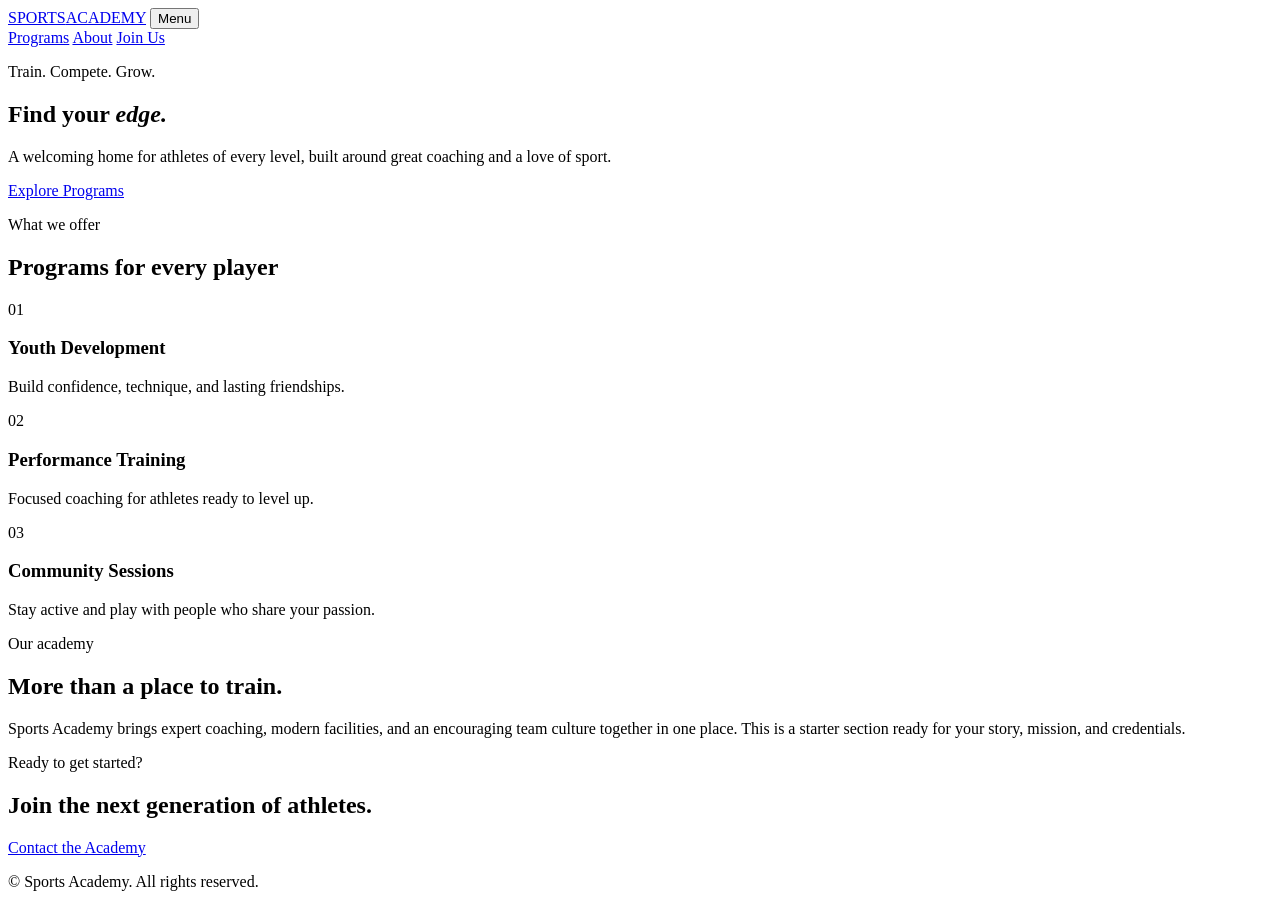
==== index.html @ 055bbb8c "Add files via upload" ====
<!doctype html>
<html lang="en">
  <head>
    <meta charset="UTF-8" />
    <meta name="viewport" content="width=device-width, initial-scale=1.0" />
    <meta name="description" content="Sports Academy — training, coaching, and community." />
    <title>Sports Academy</title>
    <link rel="preconnect" href="https://fonts.googleapis.com" />
    <link rel="preconnect" href="https://fonts.gstatic.com" crossorigin />
    <link href="https://fonts.googleapis.com/css2?family=Barlow+Condensed:wght@600;700&family=Inter:wght@400;500;600;700&display=swap" rel="stylesheet" />
    <link rel="stylesheet" href="assets/css/styles.css" />
  </head>
  <body>
    <header class="site-header">
      <a class="brand" href="#top" aria-label="Sports Academy home">SPORTS<span>ACADEMY</span></a>
      <button class="menu-button" type="button" aria-expanded="false" aria-controls="main-navigation">Menu</button>
      <nav id="main-navigation" class="main-navigation" aria-label="Main navigation">
        <a href="#programs">Programs</a>
        <a href="#about">About</a>
        <a href="#contact" class="button button--small">Join Us</a>
      </nav>
    </header>

    <main id="top">
      <section class="hero">
        <div class="hero__content">
          <p class="eyebrow">Train. Compete. Grow.</p>
          <h1>Find your <em>edge.</em></h1>
          <p class="hero__copy">A welcoming home for athletes of every level, built around great coaching and a love of sport.</p>
          <a class="button" href="#programs">Explore Programs</a>
        </div>
      </section>

      <section id="programs" class="section">
        <div class="section-heading">
          <p class="eyebrow">What we offer</p>
          <h2>Programs for every player</h2>
        </div>
        <div class="program-grid">
          <article class="program-card"><span>01</span><h3>Youth Development</h3><p>Build confidence, technique, and lasting friendships.</p></article>
          <article class="program-card"><span>02</span><h3>Performance Training</h3><p>Focused coaching for athletes ready to level up.</p></article>
          <article class="program-card"><span>03</span><h3>Community Sessions</h3><p>Stay active and play with people who share your passion.</p></article>
        </div>
      </section>

      <section id="about" class="section section--dark">
        <div class="split-content">
          <div><p class="eyebrow">Our academy</p><h2>More than a place to train.</h2></div>
          <p>Sports Academy brings expert coaching, modern facilities, and an encouraging team culture together in one place. This is a starter section ready for your story, mission, and credentials.</p>
        </div>
      </section>

      <section id="contact" class="section callout">
        <p class="eyebrow">Ready to get started?</p>
        <h2>Join the next generation of athletes.</h2>
        <a class="button button--light" href="mailto:hello@sportsacademy.example">Contact the Academy</a>
      </section>
    </main>

    <footer class="site-footer"><p>© <span id="current-year"></span> Sports Academy. All rights reserved.</p></footer>
    <script src="assets/js/main.js"></script>
  </body>
</html>
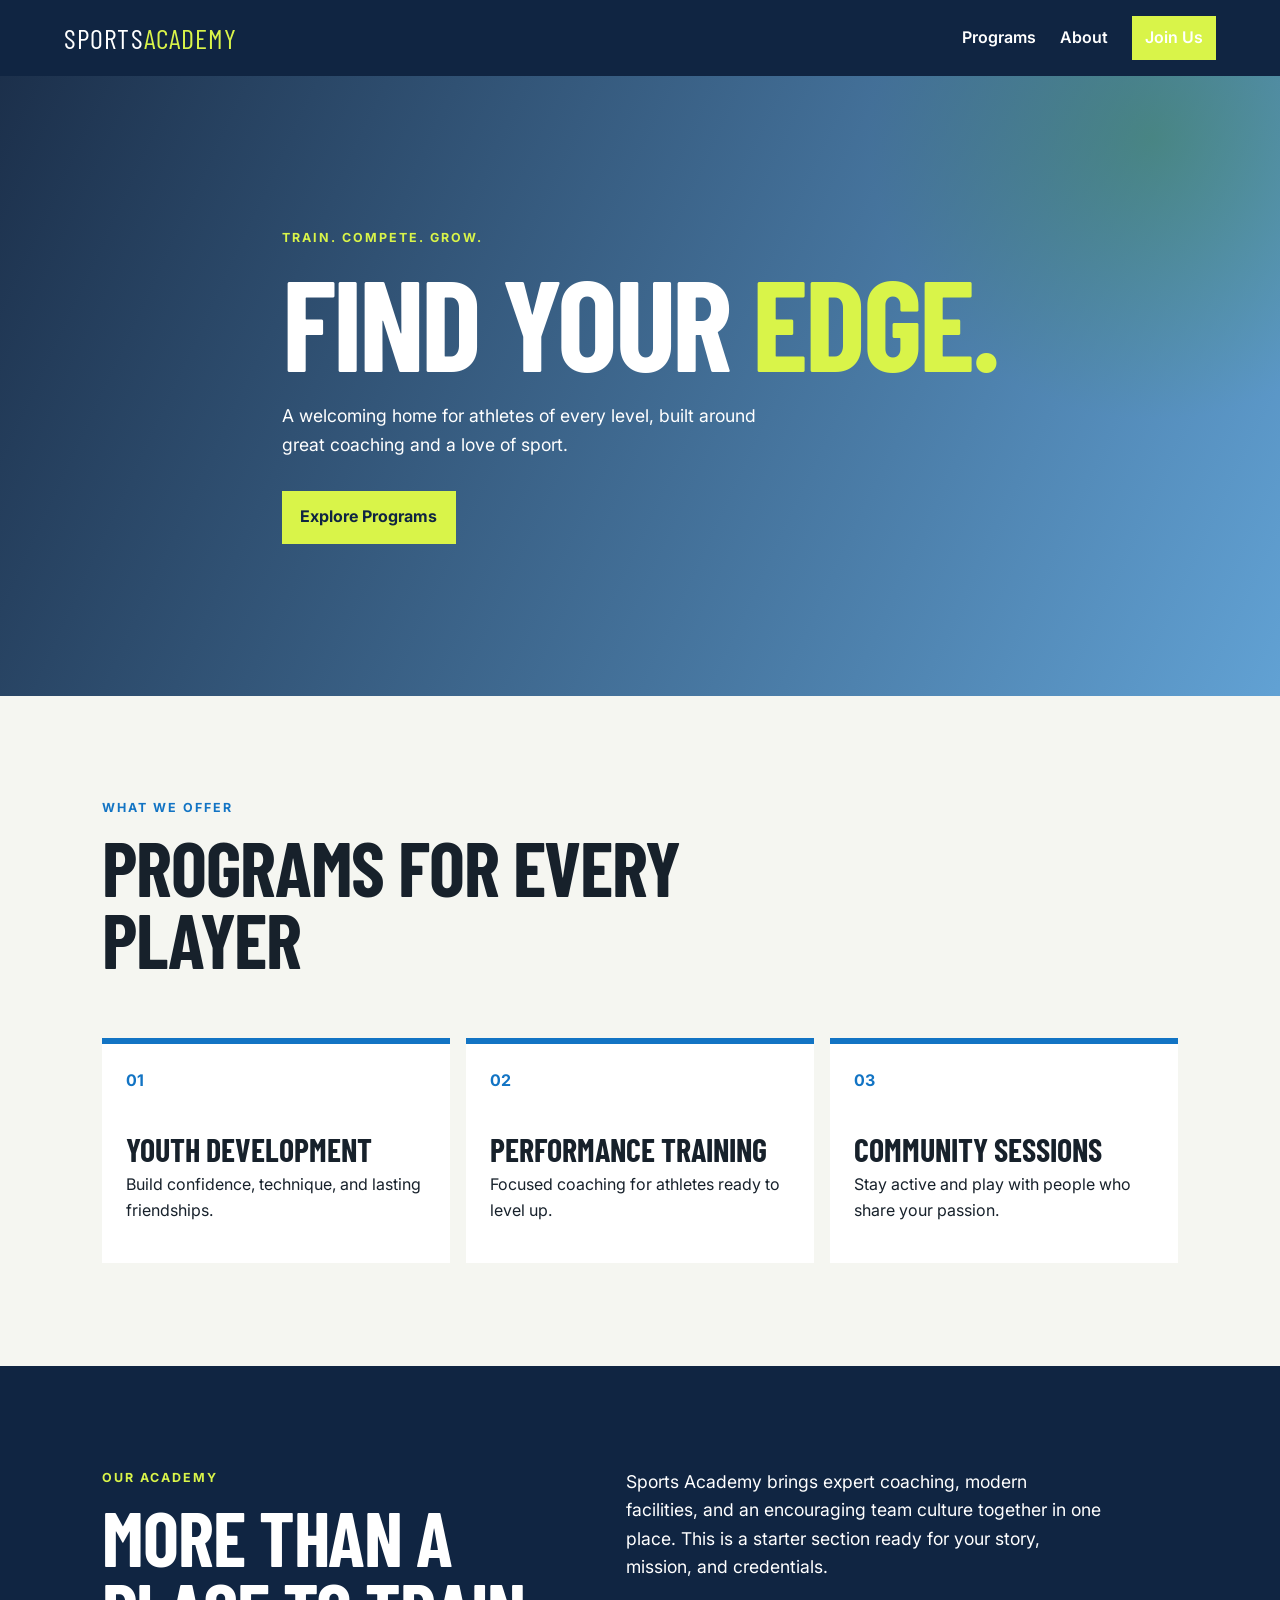
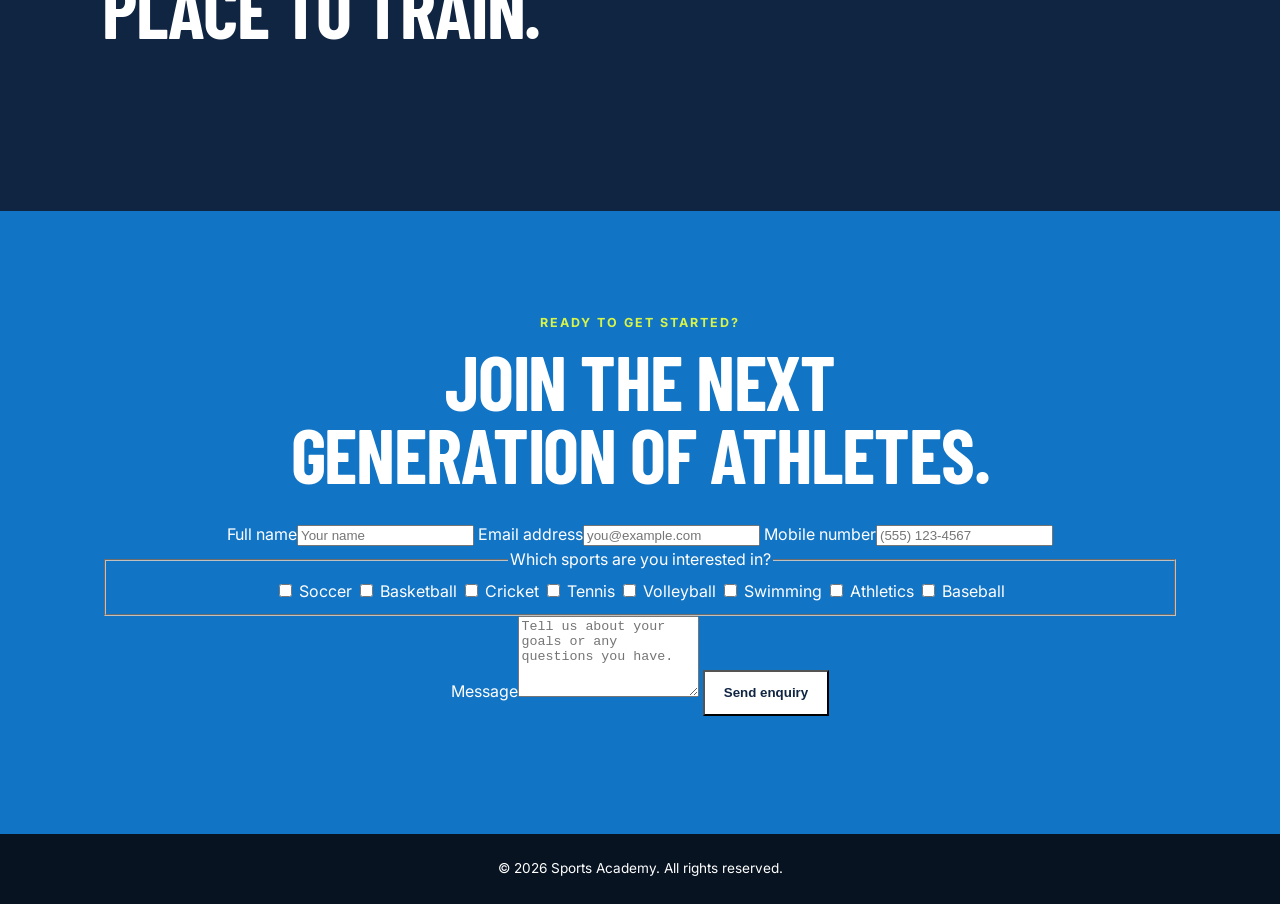
==== commit 96163adf: "Add contact form to index.html" ====
--- a/index.html
+++ b/index.html
@@ -53,7 +53,29 @@
       <section id="contact" class="section callout">
         <p class="eyebrow">Ready to get started?</p>
         <h2>Join the next generation of athletes.</h2>
-        <a class="button button--light" href="mailto:hello@sportsacademy.example">Contact the Academy</a>
+        <form class="contact-form" id="contact-form">
+          <div class="form-grid">
+            <label>Full name<input name="name" type="text" autocomplete="name" placeholder="Your name" required /></label>
+            <label>Email address<input name="email" type="email" autocomplete="email" placeholder="you@example.com" required /></label>
+            <label>Mobile number<input name="mobile" type="tel" autocomplete="tel" placeholder="(555) 123-4567" required /></label>
+          </div>
+          <fieldset>
+            <legend>Which sports are you interested in?</legend>
+            <div class="sport-options">
+              <label><input name="sports" type="checkbox" value="Soccer" /> Soccer</label>
+              <label><input name="sports" type="checkbox" value="Basketball" /> Basketball</label>
+              <label><input name="sports" type="checkbox" value="Cricket" /> Cricket</label>
+              <label><input name="sports" type="checkbox" value="Tennis" /> Tennis</label>
+              <label><input name="sports" type="checkbox" value="Volleyball" /> Volleyball</label>
+              <label><input name="sports" type="checkbox" value="Swimming" /> Swimming</label>
+              <label><input name="sports" type="checkbox" value="Athletics" /> Athletics</label>
+              <label><input name="sports" type="checkbox" value="Baseball" /> Baseball</label>
+            </div>
+          </fieldset>
+          <label>Message<textarea name="message" rows="5" placeholder="Tell us about your goals or any questions you have."></textarea></label>
+          <button class="button button--light" type="submit">Send enquiry</button>
+          <p id="form-status" class="form-status" aria-live="polite"></p>
+        </form>
       </section>
     </main>
 
--- a/assets/css/styles.css
+++ b/assets/css/styles.css
@@ -0,0 +1,16 @@
+:root { --navy: #102542; --blue: #1274c4; --lime: #d9f449; --paper: #f5f6f1; --ink: #17212b; --white: #fff; }
+* { box-sizing: border-box; }
+html { scroll-behavior: smooth; }
+body { margin: 0; color: var(--ink); background: var(--paper); font-family: Inter, Arial, sans-serif; line-height: 1.6; }
+h1, h2, h3, p { margin-top: 0; }
+h1, h2, h3, .brand { font-family: "Barlow Condensed", Impact, sans-serif; text-transform: uppercase; line-height: .95; }
+.site-header { min-height: 76px; display: flex; align-items: center; justify-content: space-between; padding: 1rem clamp(1.25rem, 5vw, 5rem); background: var(--navy); color: var(--white); }
+.brand { color: inherit; font-size: 1.75rem; letter-spacing: .04em; text-decoration: none; } .brand span { color: var(--lime); }
+.main-navigation { display: flex; align-items: center; gap: 1.5rem; } .main-navigation a { color: inherit; text-decoration: none; font-weight: 600; }
+.menu-button { display: none; color: var(--white); background: transparent; border: 1px solid currentColor; padding: .45rem .65rem; font: inherit; }
+.hero { min-height: 620px; display: grid; place-items: center; padding: 5rem clamp(1.25rem, 10vw, 10rem); color: var(--white); background: linear-gradient(115deg, rgba(16, 37, 66, .95), rgba(18, 116, 196, .65)), radial-gradient(circle at 90% 10%, var(--lime), transparent 22%); }
+.hero__content { max-width: 720px; } .eyebrow { color: var(--blue); font-size: .78rem; font-weight: 700; letter-spacing: .16em; text-transform: uppercase; } .hero .eyebrow, .callout .eyebrow { color: var(--lime); }
+h1 { margin-bottom: 1.25rem; font-size: clamp(4rem, 11vw, 8rem); letter-spacing: -.025em; } h1 em { color: var(--lime); font-style: normal; } h2 { font-size: clamp(2.75rem, 6vw, 4.75rem); letter-spacing: -.015em; }
+.hero__copy { max-width: 520px; margin-bottom: 2rem; font-size: 1.1rem; }.button { display: inline-block; padding: .85rem 1.15rem; background: var(--lime); color: var(--navy); font-weight: 700; text-decoration: none; }.button--small { padding: .55rem .8rem; }.button--light { background: var(--white); }
+.section { padding: clamp(4rem, 8vw, 7rem) clamp(1.25rem, 8vw, 8rem); }.section-heading { max-width: 680px; margin-bottom: 3rem; }.program-grid { display: grid; grid-template-columns: repeat(3, 1fr); gap: 1rem; }.program-card { min-height: 220px; padding: 1.5rem; background: var(--white); border-top: 6px solid var(--blue); }.program-card span { color: var(--blue); font-weight: 700; }.program-card h3 { margin: 2.5rem 0 .5rem; font-size: 2rem; }.section--dark { background: var(--navy); color: var(--white); }.section--dark .eyebrow { color: var(--lime); }.split-content { display: grid; grid-template-columns: 1fr 1fr; gap: 3rem; max-width: 1000px; }.split-content > p { max-width: 480px; font-size: 1.1rem; }.callout { background: var(--blue); color: var(--white); text-align: center; }.callout h2 { max-width: 700px; margin: 0 auto 2rem; }.site-footer { padding: 1.5rem; color: var(--white); background: #071321; text-align: center; font-size: .85rem; }.site-footer p { margin: 0; }
+@media (max-width: 700px) { .menu-button { display: block; }.main-navigation { display: none; position: absolute; top: 76px; left: 0; right: 0; flex-direction: column; align-items: stretch; padding: 1rem 1.25rem 1.5rem; background: var(--navy); }.main-navigation.is-open { display: flex; }.program-grid, .split-content { grid-template-columns: 1fr; }.hero { min-height: 540px; } }
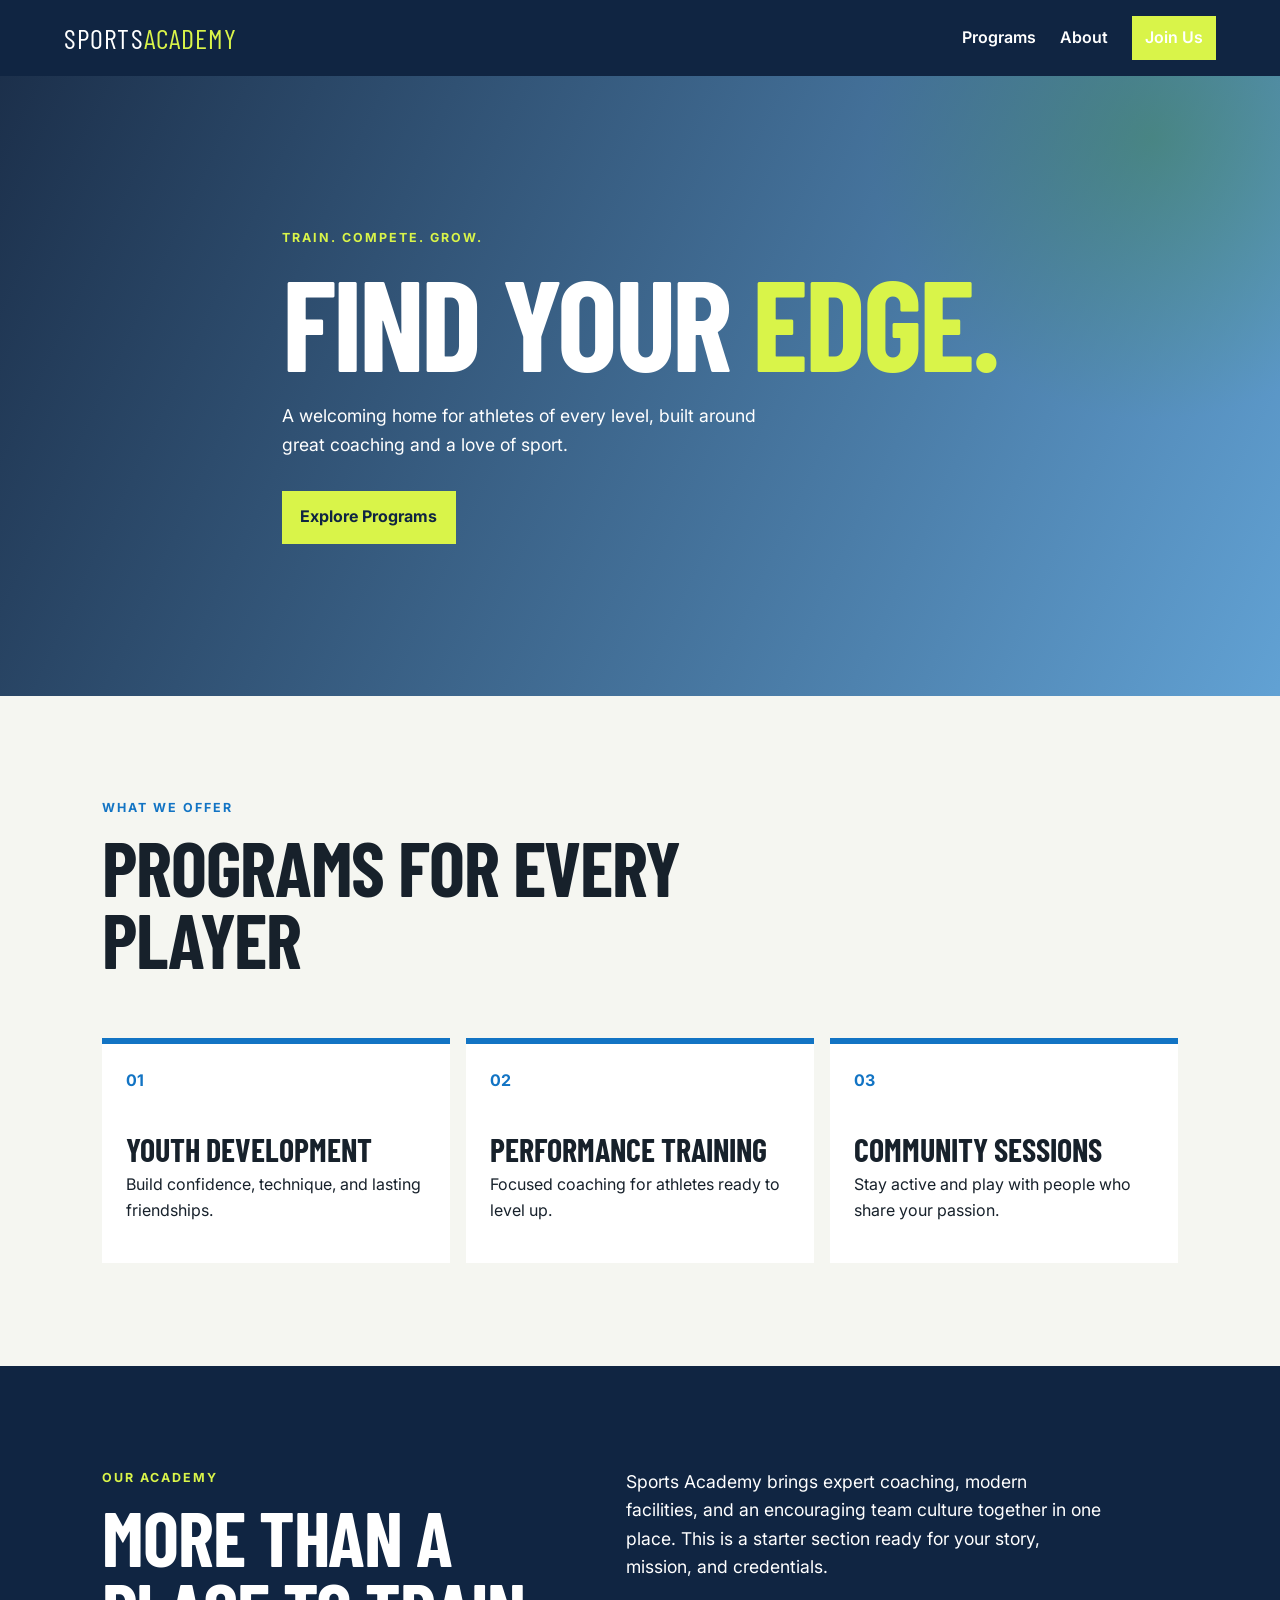
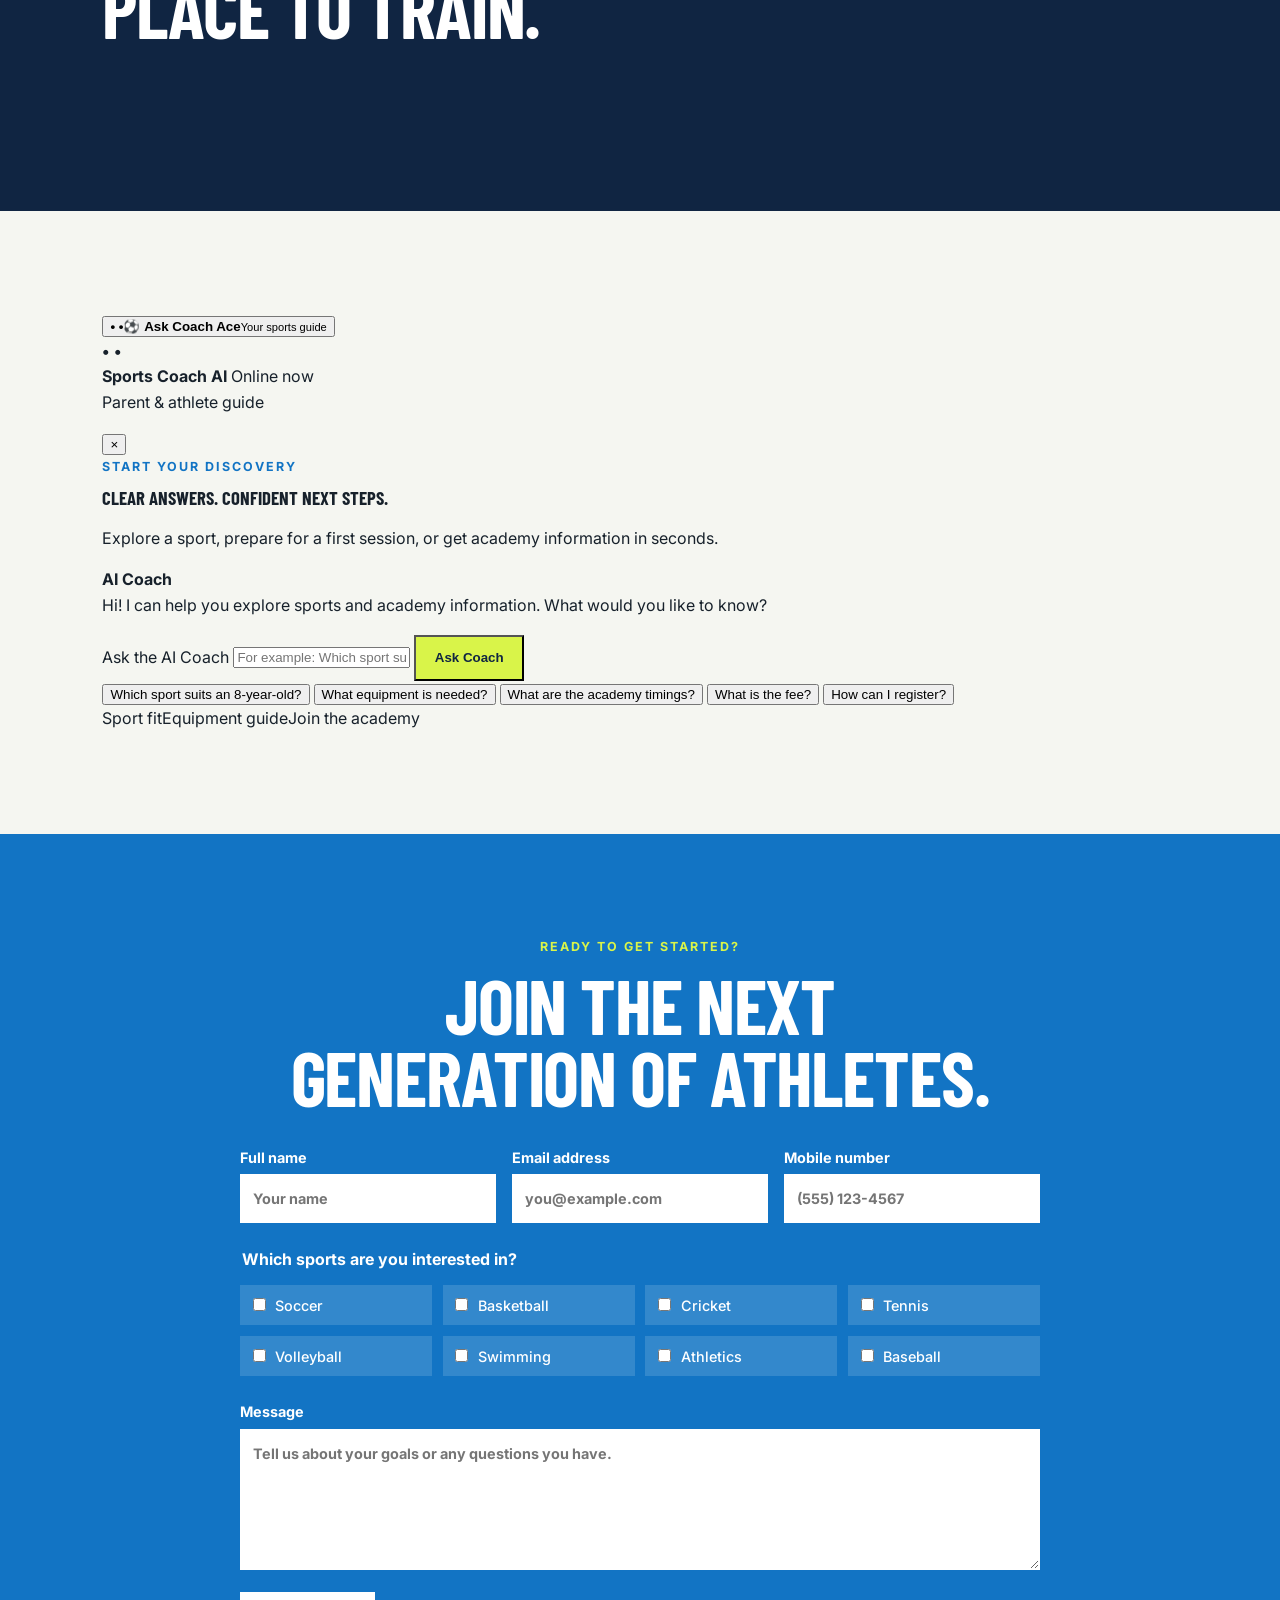
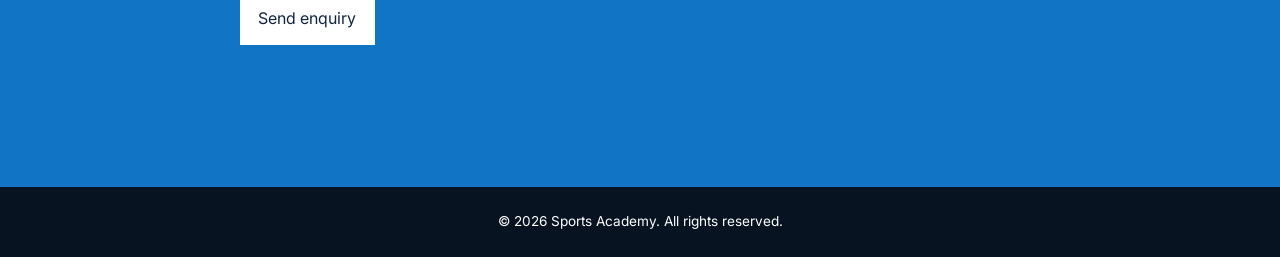
==== commit 7b477a96: "Add coach section with AI assistant functionality" ====
--- a/index.html
+++ b/index.html
@@ -50,6 +50,42 @@
         </div>
       </section>
 
+      <section id="coach" class="section coach-section">
+        <button id="coach-launcher" class="coach-launcher" type="button" aria-expanded="false" aria-controls="coach-assistant">
+          <span class="mascot mascot--large" aria-hidden="true"><span class="mascot-cap"></span><span class="mascot-face"><b>• •</b></span><span class="mascot-ball">⚽</span></span>
+          <span><strong>Ask Coach Ace</strong><small>Your sports guide</small></span>
+        </button>
+        <div id="coach-assistant" class="coach-assistant" aria-hidden="true">
+          <div class="coach-topbar">
+            <span class="mascot" aria-hidden="true"><span class="mascot-cap"></span><span class="mascot-face"><b>• •</b></span></span>
+            <div><strong>Sports Coach AI</strong><span><i></i> Online now</span></div>
+            <p>Parent & athlete guide</p>
+            <button id="coach-close" class="coach-close" type="button" aria-label="Close Coach Ace">×</button>
+          </div>
+          <div class="coach-intro">
+            <p class="eyebrow">Start your discovery</p>
+            <h3>Clear answers. Confident next steps.</h3>
+            <p>Explore a sport, prepare for a first session, or get academy information in seconds.</p>
+          </div>
+          <div id="chat-messages" class="chat-messages" aria-live="polite">
+            <article class="chat-message chat-message--assistant"><strong>AI Coach</strong><p>Hi! I can help you explore sports and academy information. What would you like to know?</p></article>
+          </div>
+          <form id="coach-form" class="coach-form">
+            <label class="sr-only" for="coach-question">Ask the AI Coach</label>
+            <input id="coach-question" name="question" type="text" placeholder="For example: Which sport suits an 8-year-old?" required />
+            <button class="button" type="submit">Ask Coach</button>
+          </form>
+          <div class="quick-questions" aria-label="Suggested questions">
+            <button type="button">Which sport suits an 8-year-old?</button>
+            <button type="button">What equipment is needed?</button>
+            <button type="button">What are the academy timings?</button>
+            <button type="button">What is the fee?</button>
+            <button type="button">How can I register?</button>
+          </div>
+          <div class="coach-footer"><span>Sport fit</span><span>Equipment guide</span><span>Join the academy</span></div>
+        </div>
+      </section>
+
       <section id="contact" class="section callout">
         <p class="eyebrow">Ready to get started?</p>
         <h2>Join the next generation of athletes.</h2>
@@ -80,6 +116,7 @@
     </main>
 
     <footer class="site-footer"><p>© <span id="current-year"></span> Sports Academy. All rights reserved.</p></footer>
+    <script src="assets/js/academy-config.js"></script>
     <script src="assets/js/main.js"></script>
   </body>
 </html>
--- a/assets/css/styles.css
+++ b/assets/css/styles.css
@@ -12,5 +12,5 @@
 .hero__content { max-width: 720px; } .eyebrow { color: var(--blue); font-size: .78rem; font-weight: 700; letter-spacing: .16em; text-transform: uppercase; } .hero .eyebrow, .callout .eyebrow { color: var(--lime); }
 h1 { margin-bottom: 1.25rem; font-size: clamp(4rem, 11vw, 8rem); letter-spacing: -.025em; } h1 em { color: var(--lime); font-style: normal; } h2 { font-size: clamp(2.75rem, 6vw, 4.75rem); letter-spacing: -.015em; }
 .hero__copy { max-width: 520px; margin-bottom: 2rem; font-size: 1.1rem; }.button { display: inline-block; padding: .85rem 1.15rem; background: var(--lime); color: var(--navy); font-weight: 700; text-decoration: none; }.button--small { padding: .55rem .8rem; }.button--light { background: var(--white); }
-.section { padding: clamp(4rem, 8vw, 7rem) clamp(1.25rem, 8vw, 8rem); }.section-heading { max-width: 680px; margin-bottom: 3rem; }.program-grid { display: grid; grid-template-columns: repeat(3, 1fr); gap: 1rem; }.program-card { min-height: 220px; padding: 1.5rem; background: var(--white); border-top: 6px solid var(--blue); }.program-card span { color: var(--blue); font-weight: 700; }.program-card h3 { margin: 2.5rem 0 .5rem; font-size: 2rem; }.section--dark { background: var(--navy); color: var(--white); }.section--dark .eyebrow { color: var(--lime); }.split-content { display: grid; grid-template-columns: 1fr 1fr; gap: 3rem; max-width: 1000px; }.split-content > p { max-width: 480px; font-size: 1.1rem; }.callout { background: var(--blue); color: var(--white); text-align: center; }.callout h2 { max-width: 700px; margin: 0 auto 2rem; }.site-footer { padding: 1.5rem; color: var(--white); background: #071321; text-align: center; font-size: .85rem; }.site-footer p { margin: 0; }
-@media (max-width: 700px) { .menu-button { display: block; }.main-navigation { display: none; position: absolute; top: 76px; left: 0; right: 0; flex-direction: column; align-items: stretch; padding: 1rem 1.25rem 1.5rem; background: var(--navy); }.main-navigation.is-open { display: flex; }.program-grid, .split-content { grid-template-columns: 1fr; }.hero { min-height: 540px; } }
+.section { padding: clamp(4rem, 8vw, 7rem) clamp(1.25rem, 8vw, 8rem); }.section-heading { max-width: 680px; margin-bottom: 3rem; }.program-grid { display: grid; grid-template-columns: repeat(3, 1fr); gap: 1rem; }.program-card { min-height: 220px; padding: 1.5rem; background: var(--white); border-top: 6px solid var(--blue); }.program-card span { color: var(--blue); font-weight: 700; }.program-card h3 { margin: 2.5rem 0 .5rem; font-size: 2rem; }.section--dark { background: var(--navy); color: var(--white); }.section--dark .eyebrow { color: var(--lime); }.split-content { display: grid; grid-template-columns: 1fr 1fr; gap: 3rem; max-width: 1000px; }.split-content > p { max-width: 480px; font-size: 1.1rem; }.callout { background: var(--blue); color: var(--white); text-align: center; }.callout h2 { max-width: 700px; margin: 0 auto 2rem; }.contact-form { max-width: 800px; margin: 0 auto; text-align: left; }.form-grid { display: grid; grid-template-columns: repeat(3, 1fr); gap: 1rem; }.contact-form > label, .contact-form label { display: block; font-size: .9rem; font-weight: 700; }.contact-form input:not([type="checkbox"]), .contact-form textarea { width: 100%; margin-top: .35rem; padding: .75rem; border: 1px solid transparent; border-radius: 0; color: var(--ink); font: inherit; }.contact-form textarea { resize: vertical; }.contact-form fieldset { margin: 1.5rem 0; padding: 0; border: 0; }.contact-form legend { margin-bottom: .75rem; font-weight: 700; }.sport-options { display: grid; grid-template-columns: repeat(4, 1fr); gap: .65rem; }.sport-options label { padding: .55rem; background: rgba(255, 255, 255, .14); font-weight: 500; }.sport-options input { margin-right: .35rem; accent-color: var(--lime); }.contact-form .button { margin-top: 1rem; border: 0; cursor: pointer; font: inherit; }.contact-form .button:disabled { cursor: wait; opacity: .7; }.form-status { min-height: 1.5rem; margin: 1rem 0 0; font-weight: 700; }.site-footer { padding: 1.5rem; color: var(--white); background: #071321; text-align: center; font-size: .85rem; }.site-footer p { margin: 0; }
+@media (max-width: 700px) { .menu-button { display: block; }.main-navigation { display: none; position: absolute; top: 76px; left: 0; right: 0; flex-direction: column; align-items: stretch; padding: 1rem 1.25rem 1.5rem; background: var(--navy); }.main-navigation.is-open { display: flex; }.program-grid, .split-content, .form-grid { grid-template-columns: 1fr; }.sport-options { grid-template-columns: repeat(2, 1fr); }.hero { min-height: 540px; } }
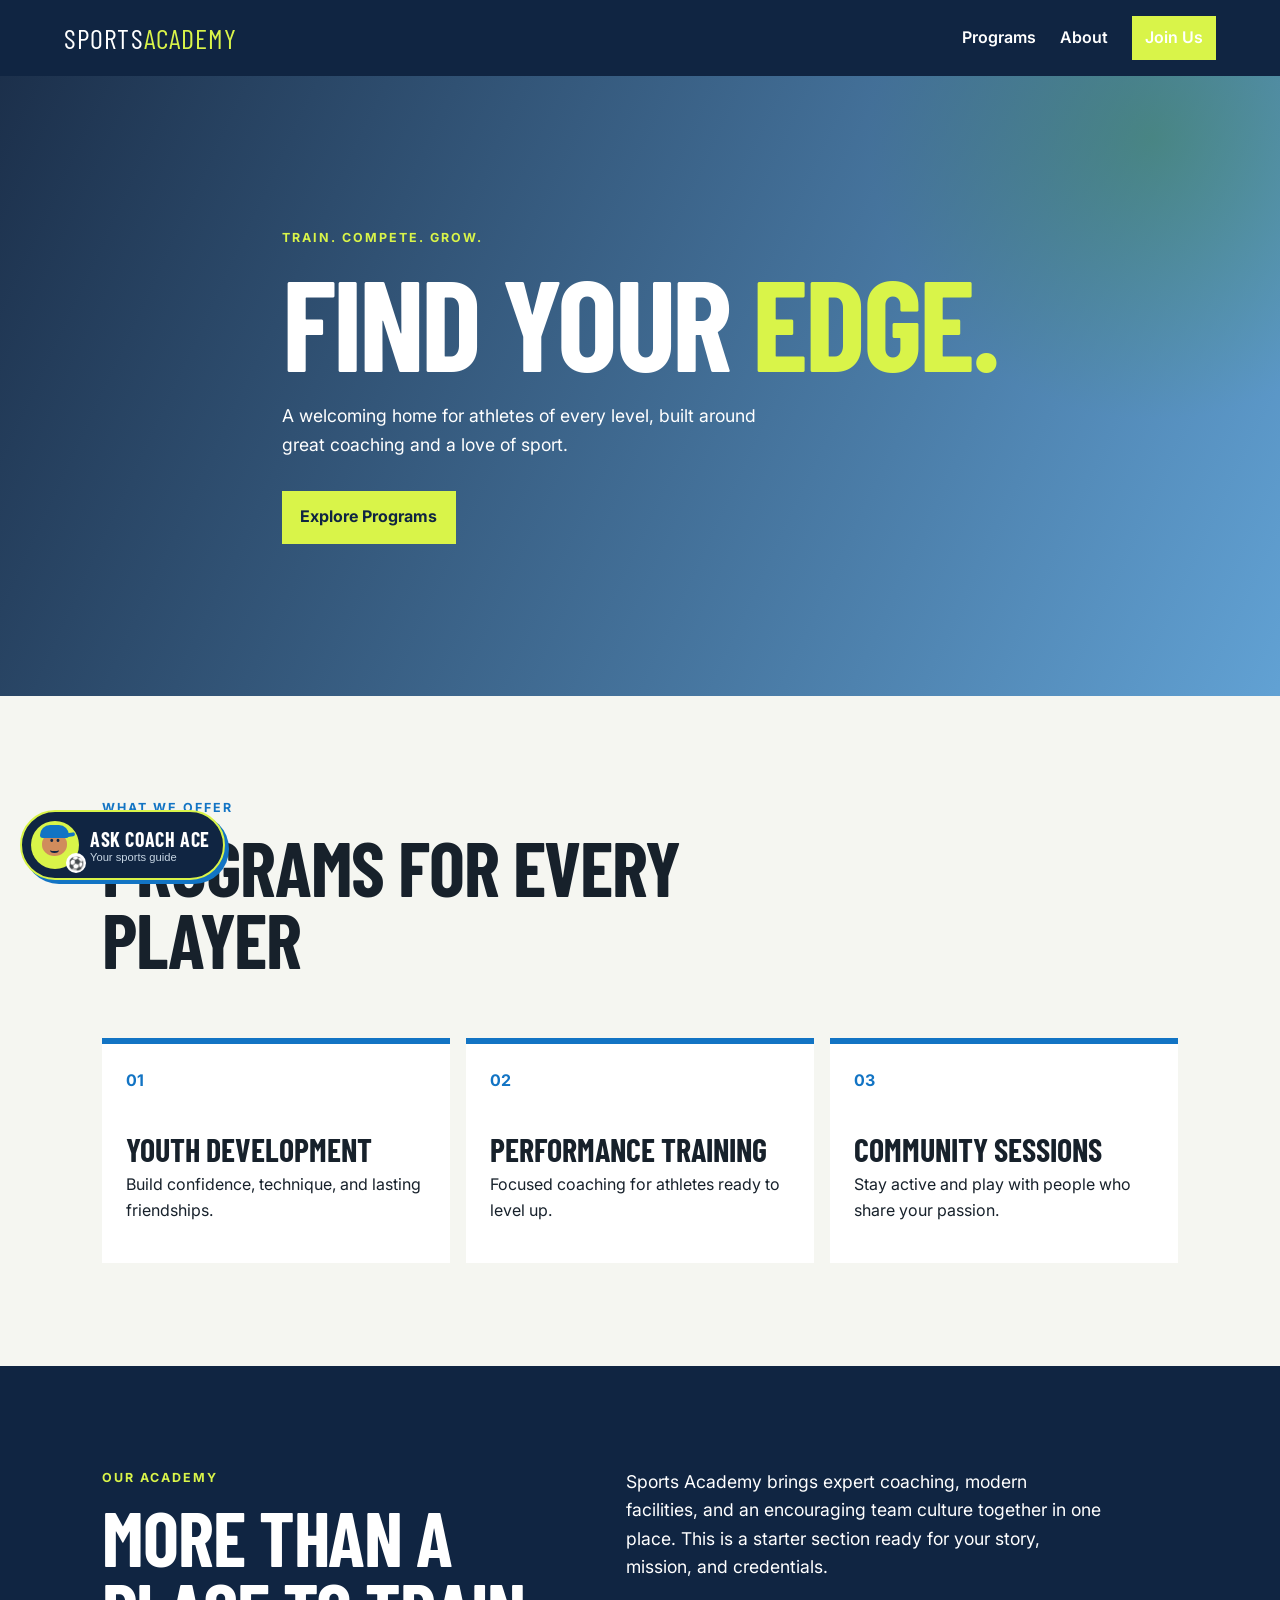
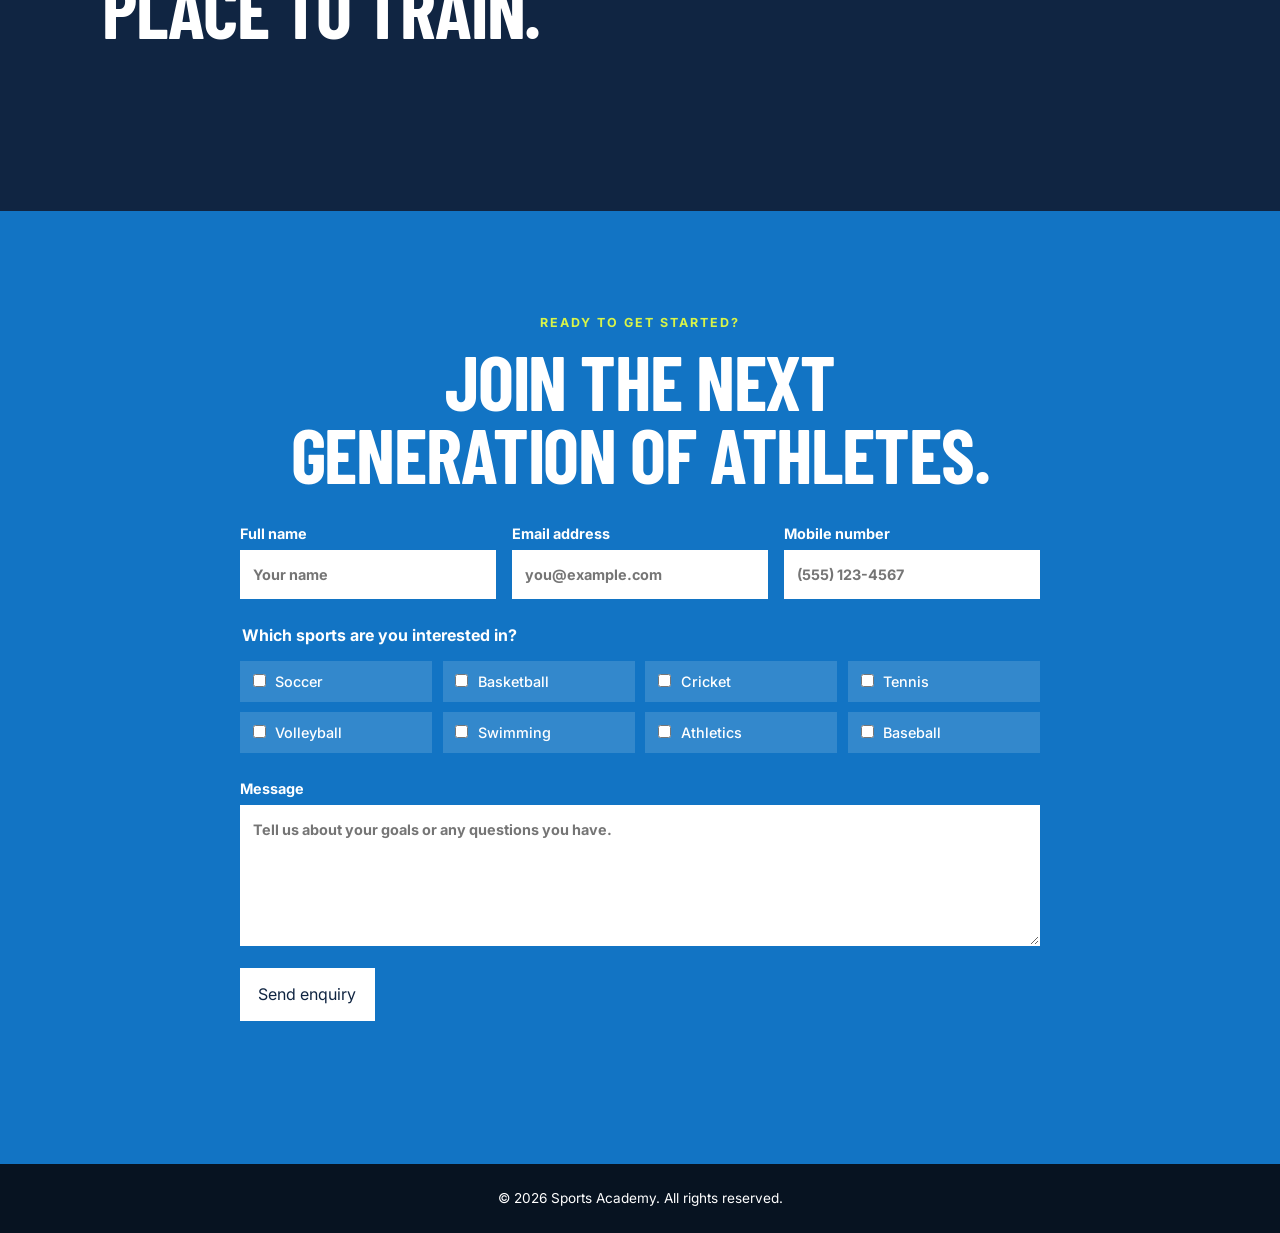
==== commit 06e602c9: "Update About link to point to about.html" ====
--- a/index.html
+++ b/index.html
@@ -16,7 +16,7 @@
       <button class="menu-button" type="button" aria-expanded="false" aria-controls="main-navigation">Menu</button>
       <nav id="main-navigation" class="main-navigation" aria-label="Main navigation">
         <a href="#programs">Programs</a>
-        <a href="#about">About</a>
+        <a href="about.html">About</a>
         <a href="#contact" class="button button--small">Join Us</a>
       </nav>
     </header>
--- a/assets/css/styles.css
+++ b/assets/css/styles.css
@@ -13,4 +13,7 @@
 h1 { margin-bottom: 1.25rem; font-size: clamp(4rem, 11vw, 8rem); letter-spacing: -.025em; } h1 em { color: var(--lime); font-style: normal; } h2 { font-size: clamp(2.75rem, 6vw, 4.75rem); letter-spacing: -.015em; }
 .hero__copy { max-width: 520px; margin-bottom: 2rem; font-size: 1.1rem; }.button { display: inline-block; padding: .85rem 1.15rem; background: var(--lime); color: var(--navy); font-weight: 700; text-decoration: none; }.button--small { padding: .55rem .8rem; }.button--light { background: var(--white); }
 .section { padding: clamp(4rem, 8vw, 7rem) clamp(1.25rem, 8vw, 8rem); }.section-heading { max-width: 680px; margin-bottom: 3rem; }.program-grid { display: grid; grid-template-columns: repeat(3, 1fr); gap: 1rem; }.program-card { min-height: 220px; padding: 1.5rem; background: var(--white); border-top: 6px solid var(--blue); }.program-card span { color: var(--blue); font-weight: 700; }.program-card h3 { margin: 2.5rem 0 .5rem; font-size: 2rem; }.section--dark { background: var(--navy); color: var(--white); }.section--dark .eyebrow { color: var(--lime); }.split-content { display: grid; grid-template-columns: 1fr 1fr; gap: 3rem; max-width: 1000px; }.split-content > p { max-width: 480px; font-size: 1.1rem; }.callout { background: var(--blue); color: var(--white); text-align: center; }.callout h2 { max-width: 700px; margin: 0 auto 2rem; }.contact-form { max-width: 800px; margin: 0 auto; text-align: left; }.form-grid { display: grid; grid-template-columns: repeat(3, 1fr); gap: 1rem; }.contact-form > label, .contact-form label { display: block; font-size: .9rem; font-weight: 700; }.contact-form input:not([type="checkbox"]), .contact-form textarea { width: 100%; margin-top: .35rem; padding: .75rem; border: 1px solid transparent; border-radius: 0; color: var(--ink); font: inherit; }.contact-form textarea { resize: vertical; }.contact-form fieldset { margin: 1.5rem 0; padding: 0; border: 0; }.contact-form legend { margin-bottom: .75rem; font-weight: 700; }.sport-options { display: grid; grid-template-columns: repeat(4, 1fr); gap: .65rem; }.sport-options label { padding: .55rem; background: rgba(255, 255, 255, .14); font-weight: 500; }.sport-options input { margin-right: .35rem; accent-color: var(--lime); }.contact-form .button { margin-top: 1rem; border: 0; cursor: pointer; font: inherit; }.contact-form .button:disabled { cursor: wait; opacity: .7; }.form-status { min-height: 1.5rem; margin: 1rem 0 0; font-weight: 700; }.site-footer { padding: 1.5rem; color: var(--white); background: #071321; text-align: center; font-size: .85rem; }.site-footer p { margin: 0; }
-@media (max-width: 700px) { .menu-button { display: block; }.main-navigation { display: none; position: absolute; top: 76px; left: 0; right: 0; flex-direction: column; align-items: stretch; padding: 1rem 1.25rem 1.5rem; background: var(--navy); }.main-navigation.is-open { display: flex; }.program-grid, .split-content, .form-grid { grid-template-columns: 1fr; }.sport-options { grid-template-columns: repeat(2, 1fr); }.hero { min-height: 540px; } }
+.coach-section { background: #eaf3fa; }.coach-assistant { max-width: 800px; border: 1px solid #cfdae4; background: var(--white); box-shadow: 8px 8px 0 var(--navy); }.chat-messages { display: grid; gap: 1rem; min-height: 260px; max-height: 430px; overflow-y: auto; padding: 1.5rem; }.chat-message { max-width: 85%; padding: .85rem 1rem; }.chat-message strong { display: block; margin-bottom: .25rem; font-size: .8rem; text-transform: uppercase; letter-spacing: .08em; }.chat-message p { margin: 0; }.chat-message--assistant { background: var(--paper); justify-self: start; }.chat-message--user { color: var(--white); background: var(--navy); justify-self: end; }.coach-form { display: flex; gap: .75rem; padding: 1rem; border-top: 1px solid #cfdae4; }.coach-form input { flex: 1; min-width: 0; padding: .8rem; border: 1px solid #92a4b5; font: inherit; }.coach-form .button { border: 0; cursor: pointer; font: inherit; }.quick-questions { display: flex; flex-wrap: wrap; gap: .5rem; padding: 0 1rem 1rem; }.quick-questions button { padding: .4rem .65rem; border: 1px solid var(--blue); background: transparent; color: var(--blue); cursor: pointer; font: inherit; font-size: .78rem; }.sr-only { position: absolute; width: 1px; height: 1px; padding: 0; margin: -1px; overflow: hidden; clip: rect(0, 0, 0, 0); white-space: nowrap; border: 0; }
+.coach-section { background: var(--navy); color: var(--white); position: relative; overflow: hidden; }.coach-section::before { content: ''; position: absolute; width: 420px; height: 420px; border: 70px solid rgba(217, 244, 73, .12); border-radius: 50%; right: -190px; top: -260px; }.coach-section .section-heading { position: relative; }.coach-section .section-heading .eyebrow { color: var(--lime); }.coach-assistant { position: relative; border: 1px solid rgba(255, 255, 255, .25); background: #f8fbfd; color: var(--ink); box-shadow: 12px 12px 0 var(--lime); }.coach-topbar { display: flex; align-items: center; gap: .75rem; padding: 1rem 1.25rem; background: #0a192b; color: var(--white); }.coach-avatar { display: grid; width: 40px; height: 40px; place-items: center; border-radius: 50%; background: var(--lime); color: var(--navy); font-family: "Barlow Condensed", Impact, sans-serif; font-size: 1.25rem; font-weight: 700; }.coach-topbar strong, .coach-topbar span { display: block; }.coach-topbar strong { font-size: .95rem; }.coach-topbar span { color: #c6d5e3; font-size: .75rem; }.coach-topbar i { display: inline-block; width: 7px; height: 7px; margin-right: .3rem; border-radius: 50%; background: var(--lime); }.coach-topbar > p { margin: 0 0 0 auto; color: #c6d5e3; font-size: .75rem; }.coach-intro { padding: 1.5rem 1.5rem 1rem; background: linear-gradient(120deg, #e6f7fb, #f7fbef); }.coach-intro .eyebrow { margin-bottom: .35rem; }.coach-intro h3 { margin-bottom: .5rem; font-size: 2rem; }.coach-intro > p:last-child { margin-bottom: 0; font-size: .9rem; }.chat-messages { min-height: 220px; background: var(--white); }.quick-questions button { border-color: var(--navy); color: var(--navy); }.quick-questions button:hover { color: var(--navy); background: var(--lime); }.coach-footer { display: flex; justify-content: space-between; gap: .5rem; padding: .7rem 1rem; color: #627386; border-top: 1px solid #cfdae4; font-size: .72rem; font-weight: 700; text-transform: uppercase; letter-spacing: .06em; }
+.coach-section { display: contents; }.coach-section::before { display: none; }.coach-launcher { position: fixed; z-index: 30; bottom: 1.25rem; left: 1.25rem; display: flex; align-items: center; gap: .7rem; padding: .55rem .85rem .55rem .55rem; border: 2px solid var(--lime); border-radius: 999px; background: var(--navy); color: var(--white); box-shadow: 4px 4px 0 var(--blue); cursor: pointer; text-align: left; }.coach-launcher strong, .coach-launcher small { display: block; }.coach-launcher strong { font-family: "Barlow Condensed", Impact, sans-serif; font-size: 1.25rem; letter-spacing: .03em; text-transform: uppercase; }.coach-launcher small { color: #c6d5e3; font-size: .7rem; }.mascot { position: relative; display: inline-grid; width: 40px; height: 40px; place-items: center; flex: 0 0 auto; border-radius: 50%; background: var(--lime); overflow: visible; }.mascot--large { width: 48px; height: 48px; }.mascot-cap { position: absolute; top: 4px; width: 29px; height: 13px; border-radius: 14px 14px 4px 4px; background: var(--blue); }.mascot-cap::after { content: ''; position: absolute; top: 8px; right: -6px; width: 13px; height: 4px; border-radius: 99px; background: var(--blue); transform: rotate(-8deg); }.mascot-face { display: grid; width: 25px; height: 22px; place-items: end center; padding-bottom: 3px; border-radius: 44% 44% 50% 50%; background: #d08c5c; color: var(--navy); font-size: 10px; line-height: 1; }.mascot-face::after { content: ''; width: 9px; height: 4px; border-bottom: 2px solid var(--navy); border-radius: 50%; }.mascot-ball { position: absolute; right: -7px; bottom: -4px; display: grid; width: 20px; height: 20px; place-items: center; border-radius: 50%; background: var(--white); color: var(--navy); font-size: 13px; }.coach-assistant { position: fixed; z-index: 31; bottom: 1.25rem; left: 1.25rem; width: min(420px, calc(100vw - 2.5rem)); max-height: calc(100vh - 2.5rem); overflow-y: auto; visibility: hidden; opacity: 0; transform: translateY(16px) scale(.96); transform-origin: bottom left; transition: opacity .2s ease, transform .2s ease, visibility .2s; }.coach-assistant.is-open { visibility: visible; opacity: 1; transform: translateY(0) scale(1); }.coach-close { margin-left: auto; border: 0; background: transparent; color: var(--white); cursor: pointer; font-size: 1.6rem; line-height: 1; }.coach-topbar > p { margin-left: auto; }.coach-topbar .mascot + div { flex: 1; }.coach-topbar .mascot { width: 36px; height: 36px; }.coach-topbar .mascot-face { transform: scale(.86); }
+@media (max-width: 700px) { .menu-button { display: block; }.main-navigation { display: none; position: absolute; top: 76px; left: 0; right: 0; flex-direction: column; align-items: stretch; padding: 1rem 1.25rem 1.5rem; background: var(--navy); }.main-navigation.is-open { display: flex; }.program-grid, .split-content, .form-grid { grid-template-columns: 1fr; }.sport-options { grid-template-columns: repeat(2, 1fr); }.coach-form { flex-direction: column; }.coach-topbar > p { display: none; }.coach-footer { flex-wrap: wrap; }.coach-launcher { bottom: .85rem; left: .85rem; }.coach-assistant { bottom: .85rem; left: .85rem; width: calc(100vw - 1.7rem); }.hero { min-height: 540px; } }
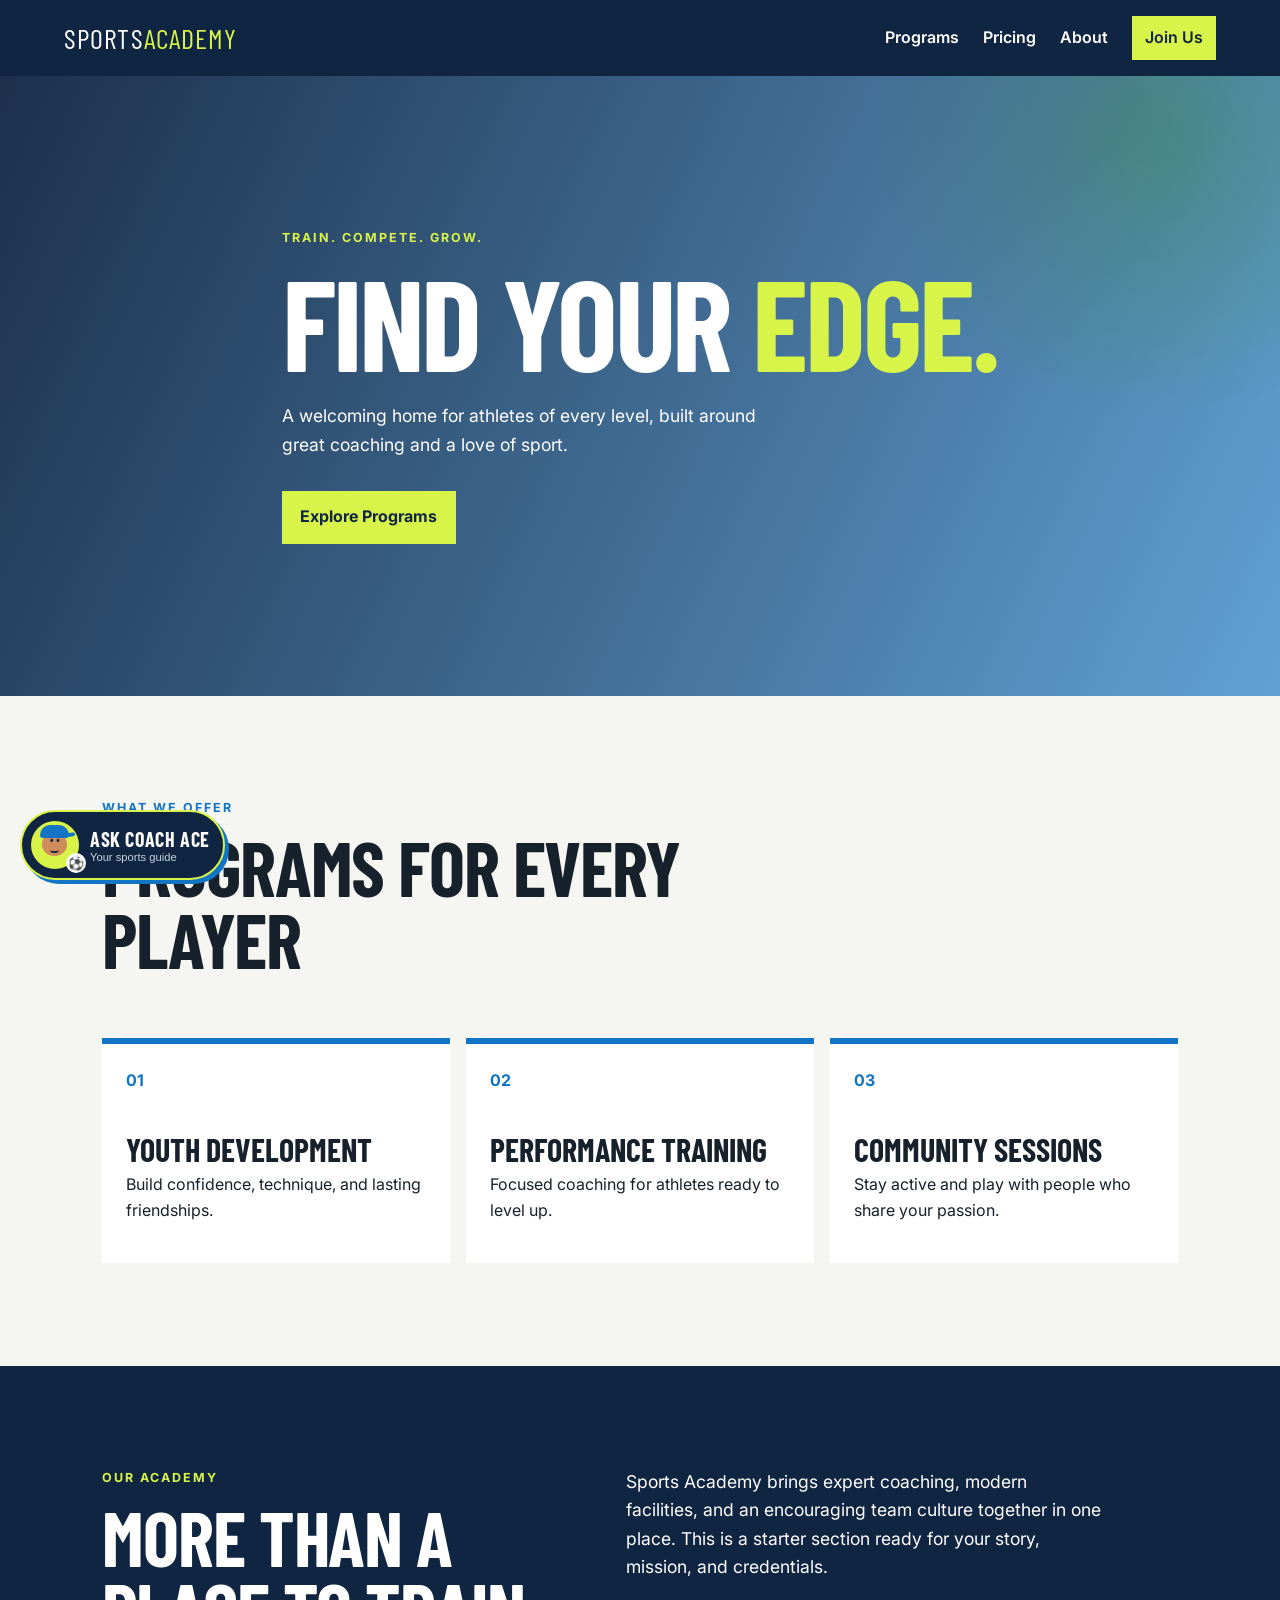
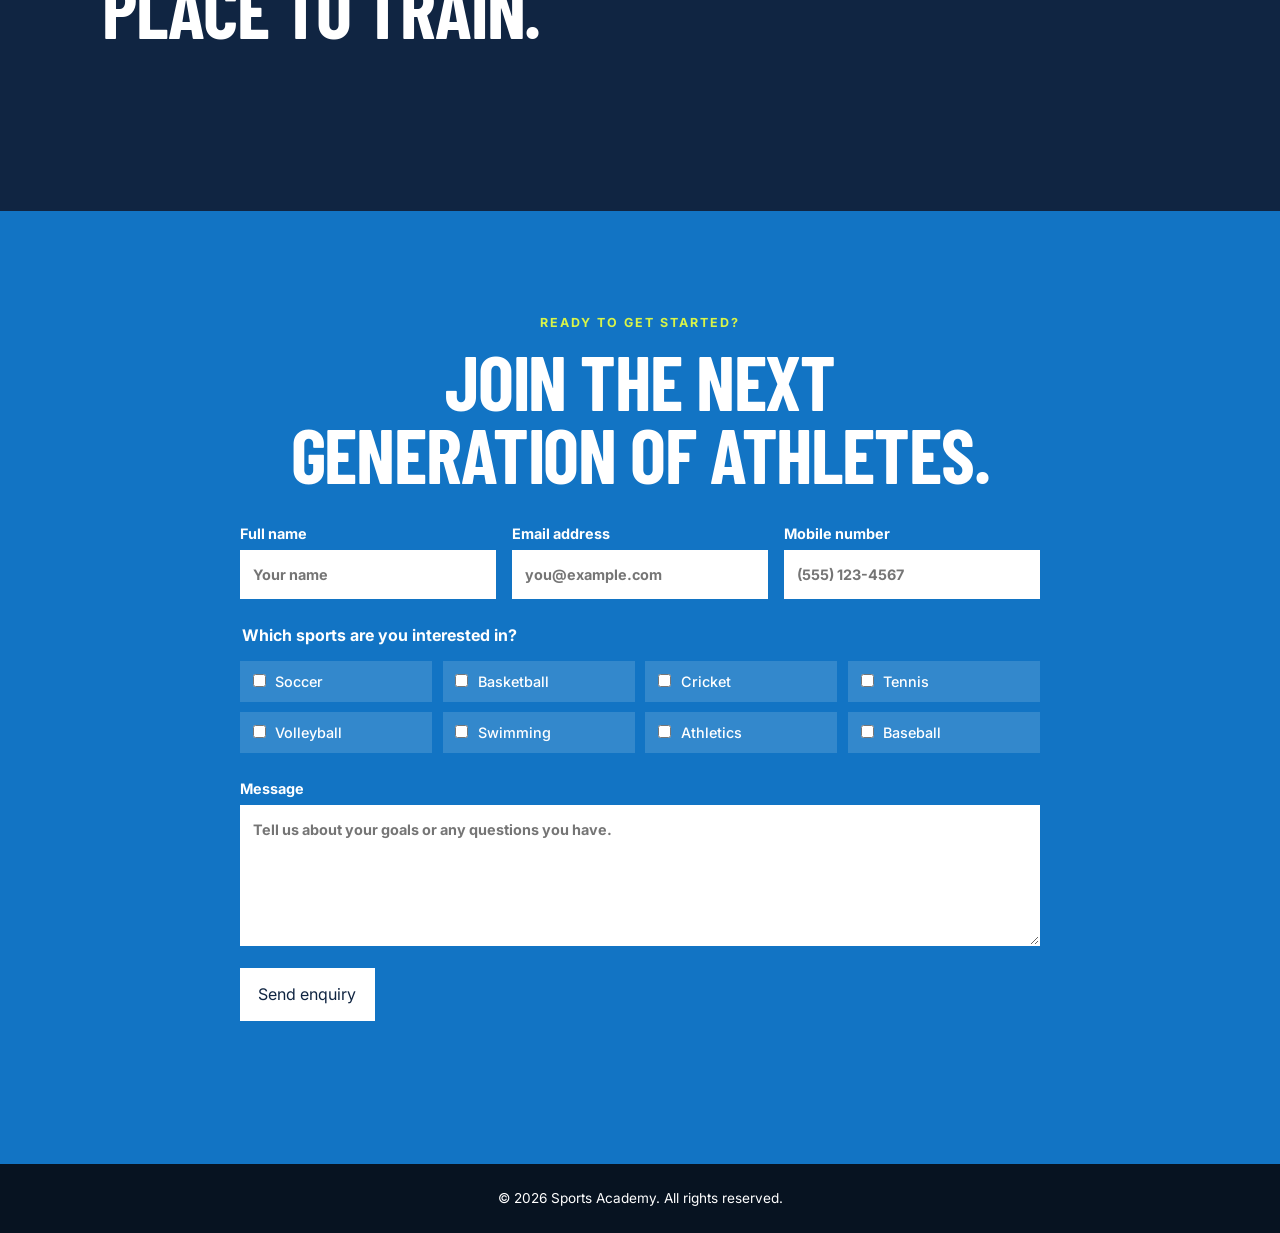
==== commit 10fa8d11: "Update index.html" ====
--- a/index.html
+++ b/index.html
@@ -16,6 +16,7 @@
       <button class="menu-button" type="button" aria-expanded="false" aria-controls="main-navigation">Menu</button>
       <nav id="main-navigation" class="main-navigation" aria-label="Main navigation">
         <a href="#programs">Programs</a>
+        <a href="pricing.html">Pricing</a>
         <a href="about.html">About</a>
         <a href="#contact" class="button button--small">Join Us</a>
       </nav>
--- a/assets/css/styles.css
+++ b/assets/css/styles.css
@@ -6,7 +6,7 @@
 h1, h2, h3, .brand { font-family: "Barlow Condensed", Impact, sans-serif; text-transform: uppercase; line-height: .95; }
 .site-header { min-height: 76px; display: flex; align-items: center; justify-content: space-between; padding: 1rem clamp(1.25rem, 5vw, 5rem); background: var(--navy); color: var(--white); }
 .brand { color: inherit; font-size: 1.75rem; letter-spacing: .04em; text-decoration: none; } .brand span { color: var(--lime); }
-.main-navigation { display: flex; align-items: center; gap: 1.5rem; } .main-navigation a { color: inherit; text-decoration: none; font-weight: 600; }
+.main-navigation { display: flex; align-items: center; gap: 1.5rem; } .main-navigation a { color: inherit; text-decoration: none; font-weight: 600; } .main-navigation .button { color: var(--navy); }
 .menu-button { display: none; color: var(--white); background: transparent; border: 1px solid currentColor; padding: .45rem .65rem; font: inherit; }
 .hero { min-height: 620px; display: grid; place-items: center; padding: 5rem clamp(1.25rem, 10vw, 10rem); color: var(--white); background: linear-gradient(115deg, rgba(16, 37, 66, .95), rgba(18, 116, 196, .65)), radial-gradient(circle at 90% 10%, var(--lime), transparent 22%); }
 .hero__content { max-width: 720px; } .eyebrow { color: var(--blue); font-size: .78rem; font-weight: 700; letter-spacing: .16em; text-transform: uppercase; } .hero .eyebrow, .callout .eyebrow { color: var(--lime); }
@@ -16,4 +16,7 @@
 .coach-section { background: #eaf3fa; }.coach-assistant { max-width: 800px; border: 1px solid #cfdae4; background: var(--white); box-shadow: 8px 8px 0 var(--navy); }.chat-messages { display: grid; gap: 1rem; min-height: 260px; max-height: 430px; overflow-y: auto; padding: 1.5rem; }.chat-message { max-width: 85%; padding: .85rem 1rem; }.chat-message strong { display: block; margin-bottom: .25rem; font-size: .8rem; text-transform: uppercase; letter-spacing: .08em; }.chat-message p { margin: 0; }.chat-message--assistant { background: var(--paper); justify-self: start; }.chat-message--user { color: var(--white); background: var(--navy); justify-self: end; }.coach-form { display: flex; gap: .75rem; padding: 1rem; border-top: 1px solid #cfdae4; }.coach-form input { flex: 1; min-width: 0; padding: .8rem; border: 1px solid #92a4b5; font: inherit; }.coach-form .button { border: 0; cursor: pointer; font: inherit; }.quick-questions { display: flex; flex-wrap: wrap; gap: .5rem; padding: 0 1rem 1rem; }.quick-questions button { padding: .4rem .65rem; border: 1px solid var(--blue); background: transparent; color: var(--blue); cursor: pointer; font: inherit; font-size: .78rem; }.sr-only { position: absolute; width: 1px; height: 1px; padding: 0; margin: -1px; overflow: hidden; clip: rect(0, 0, 0, 0); white-space: nowrap; border: 0; }
 .coach-section { background: var(--navy); color: var(--white); position: relative; overflow: hidden; }.coach-section::before { content: ''; position: absolute; width: 420px; height: 420px; border: 70px solid rgba(217, 244, 73, .12); border-radius: 50%; right: -190px; top: -260px; }.coach-section .section-heading { position: relative; }.coach-section .section-heading .eyebrow { color: var(--lime); }.coach-assistant { position: relative; border: 1px solid rgba(255, 255, 255, .25); background: #f8fbfd; color: var(--ink); box-shadow: 12px 12px 0 var(--lime); }.coach-topbar { display: flex; align-items: center; gap: .75rem; padding: 1rem 1.25rem; background: #0a192b; color: var(--white); }.coach-avatar { display: grid; width: 40px; height: 40px; place-items: center; border-radius: 50%; background: var(--lime); color: var(--navy); font-family: "Barlow Condensed", Impact, sans-serif; font-size: 1.25rem; font-weight: 700; }.coach-topbar strong, .coach-topbar span { display: block; }.coach-topbar strong { font-size: .95rem; }.coach-topbar span { color: #c6d5e3; font-size: .75rem; }.coach-topbar i { display: inline-block; width: 7px; height: 7px; margin-right: .3rem; border-radius: 50%; background: var(--lime); }.coach-topbar > p { margin: 0 0 0 auto; color: #c6d5e3; font-size: .75rem; }.coach-intro { padding: 1.5rem 1.5rem 1rem; background: linear-gradient(120deg, #e6f7fb, #f7fbef); }.coach-intro .eyebrow { margin-bottom: .35rem; }.coach-intro h3 { margin-bottom: .5rem; font-size: 2rem; }.coach-intro > p:last-child { margin-bottom: 0; font-size: .9rem; }.chat-messages { min-height: 220px; background: var(--white); }.quick-questions button { border-color: var(--navy); color: var(--navy); }.quick-questions button:hover { color: var(--navy); background: var(--lime); }.coach-footer { display: flex; justify-content: space-between; gap: .5rem; padding: .7rem 1rem; color: #627386; border-top: 1px solid #cfdae4; font-size: .72rem; font-weight: 700; text-transform: uppercase; letter-spacing: .06em; }
 .coach-section { display: contents; }.coach-section::before { display: none; }.coach-launcher { position: fixed; z-index: 30; bottom: 1.25rem; left: 1.25rem; display: flex; align-items: center; gap: .7rem; padding: .55rem .85rem .55rem .55rem; border: 2px solid var(--lime); border-radius: 999px; background: var(--navy); color: var(--white); box-shadow: 4px 4px 0 var(--blue); cursor: pointer; text-align: left; }.coach-launcher strong, .coach-launcher small { display: block; }.coach-launcher strong { font-family: "Barlow Condensed", Impact, sans-serif; font-size: 1.25rem; letter-spacing: .03em; text-transform: uppercase; }.coach-launcher small { color: #c6d5e3; font-size: .7rem; }.mascot { position: relative; display: inline-grid; width: 40px; height: 40px; place-items: center; flex: 0 0 auto; border-radius: 50%; background: var(--lime); overflow: visible; }.mascot--large { width: 48px; height: 48px; }.mascot-cap { position: absolute; top: 4px; width: 29px; height: 13px; border-radius: 14px 14px 4px 4px; background: var(--blue); }.mascot-cap::after { content: ''; position: absolute; top: 8px; right: -6px; width: 13px; height: 4px; border-radius: 99px; background: var(--blue); transform: rotate(-8deg); }.mascot-face { display: grid; width: 25px; height: 22px; place-items: end center; padding-bottom: 3px; border-radius: 44% 44% 50% 50%; background: #d08c5c; color: var(--navy); font-size: 10px; line-height: 1; }.mascot-face::after { content: ''; width: 9px; height: 4px; border-bottom: 2px solid var(--navy); border-radius: 50%; }.mascot-ball { position: absolute; right: -7px; bottom: -4px; display: grid; width: 20px; height: 20px; place-items: center; border-radius: 50%; background: var(--white); color: var(--navy); font-size: 13px; }.coach-assistant { position: fixed; z-index: 31; bottom: 1.25rem; left: 1.25rem; width: min(420px, calc(100vw - 2.5rem)); max-height: calc(100vh - 2.5rem); overflow-y: auto; visibility: hidden; opacity: 0; transform: translateY(16px) scale(.96); transform-origin: bottom left; transition: opacity .2s ease, transform .2s ease, visibility .2s; }.coach-assistant.is-open { visibility: visible; opacity: 1; transform: translateY(0) scale(1); }.coach-close { margin-left: auto; border: 0; background: transparent; color: var(--white); cursor: pointer; font-size: 1.6rem; line-height: 1; }.coach-topbar > p { margin-left: auto; }.coach-topbar .mascot + div { flex: 1; }.coach-topbar .mascot { width: 36px; height: 36px; }.coach-topbar .mascot-face { transform: scale(.86); }
-@media (max-width: 700px) { .menu-button { display: block; }.main-navigation { display: none; position: absolute; top: 76px; left: 0; right: 0; flex-direction: column; align-items: stretch; padding: 1rem 1.25rem 1.5rem; background: var(--navy); }.main-navigation.is-open { display: flex; }.program-grid, .split-content, .form-grid { grid-template-columns: 1fr; }.sport-options { grid-template-columns: repeat(2, 1fr); }.coach-form { flex-direction: column; }.coach-topbar > p { display: none; }.coach-footer { flex-wrap: wrap; }.coach-launcher { bottom: .85rem; left: .85rem; }.coach-assistant { bottom: .85rem; left: .85rem; width: calc(100vw - 1.7rem); }.hero { min-height: 540px; } }
+.about-hero { display: grid; min-height: 500px; align-items: center; padding: clamp(4rem, 10vw, 8rem) clamp(1.25rem, 10vw, 10rem); color: var(--white); background: linear-gradient(120deg, rgba(7, 19, 33, .96), rgba(16, 37, 66, .78)), radial-gradient(circle at 85% 18%, var(--blue), transparent 30%); }.about-hero > div { max-width: 780px; }.about-hero .eyebrow, .vision-section .eyebrow { color: var(--lime); }.about-hero p:last-of-type { max-width: 650px; margin-bottom: 2rem; font-size: 1.15rem; }.founder-story { display: grid; grid-template-columns: minmax(260px, .7fr) 1.3fr; gap: clamp(2rem, 7vw, 6rem); align-items: center; max-width: 1200px; margin: 0 auto; }.founder-photo { position: relative; background: var(--lime); box-shadow: 14px 14px 0 var(--blue); }.founder-photo img { display: block; width: 100%; aspect-ratio: 4 / 5; object-fit: cover; mix-blend-mode: multiply; }.vision-section { text-align: center; }.vision-section blockquote { max-width: 950px; margin: 1.25rem auto 2rem; font-family: "Barlow Condensed", Impact, sans-serif; font-size: clamp(2.5rem, 5.5vw, 4.5rem); line-height: .98; text-transform: uppercase; }.vision-section > p:last-child { max-width: 760px; margin: 0 auto; font-size: 1.1rem; }.journey-section { max-width: 1200px; margin: 0 auto; }.journey-choices { display: grid; grid-template-columns: repeat(3, 1fr); gap: 1rem; }.journey-choices button { min-height: 150px; padding: 1.25rem; border: 0; border-top: 6px solid var(--blue); background: var(--white); color: var(--navy); cursor: pointer; font: 700 1.45rem/.95 "Barlow Condensed", Impact, sans-serif; text-align: left; text-transform: uppercase; }.journey-choices button:hover, .journey-choices button.is-selected { border-top-color: var(--navy); background: var(--lime); }.journey-message { max-width: 760px; margin-top: 1.5rem; padding: 1.25rem; border-left: 6px solid var(--blue); background: #eaf3fa; }.journey-message p { margin: 0; }
+.journey-choices button { position: relative; min-height: 210px; overflow: hidden; border: 1px solid #d9e1e7; border-top: 7px solid var(--blue); box-shadow: 0 8px 0 #d8e1e8; transition: transform .22s ease, box-shadow .22s ease, border-color .22s ease; }.journey-choices button::before { display: block; margin-bottom: 2rem; color: var(--blue); font: 700 3.5rem/.6 "Barlow Condensed", Impact, sans-serif; }.journey-choices button::after { content: '→'; position: absolute; right: 1rem; bottom: .75rem; color: var(--blue); font: 2rem/1 Inter, sans-serif; transition: transform .22s ease; }.journey-choices button:nth-child(1) { background: linear-gradient(145deg, #ffffff 55%, #eaf8fd); }.journey-choices button:nth-child(1)::before { content: '01'; }.journey-choices button:nth-child(2) { background: linear-gradient(145deg, #ffffff 55%, #f3fce2); }.journey-choices button:nth-child(2)::before { content: '02'; color: #638400; }.journey-choices button:nth-child(3) { background: linear-gradient(145deg, #ffffff 55%, #edf0ff); }.journey-choices button:nth-child(3)::before { content: '03'; color: #4052ba; }.journey-choices button:hover, .journey-choices button:focus-visible { z-index: 1; border-color: var(--navy); border-top-color: var(--lime); background: var(--navy); color: var(--white); box-shadow: 0 15px 0 var(--lime), 0 20px 28px rgba(16, 37, 66, .18); outline: none; transform: translateY(-9px) rotate(-.5deg); }.journey-choices button:hover::before, .journey-choices button:focus-visible::before, .journey-choices button:hover::after, .journey-choices button:focus-visible::after { color: var(--lime); }.journey-choices button:hover::after, .journey-choices button:focus-visible::after { transform: translateX(7px); }.journey-choices button.is-selected { border-color: var(--navy); border-top-color: var(--lime); background: var(--navy); color: var(--white); box-shadow: 0 10px 0 var(--lime); }.journey-choices button.is-selected::before, .journey-choices button.is-selected::after { color: var(--lime); }
+.pricing-hero { padding: clamp(4rem, 9vw, 7rem) clamp(1.25rem, 10vw, 10rem); color: var(--white); background: linear-gradient(120deg, rgba(16, 37, 66, .97), rgba(18, 116, 196, .85)); }.pricing-hero > * { max-width: 750px; }.pricing-hero .eyebrow { color: var(--lime); }.pricing-hero h1 { margin-bottom: 1rem; }.pricing-hero h1 em { color: var(--lime); font-style: normal; }.pricing-hero p:last-child { font-size: 1.1rem; }.pricing-layout { display: grid; grid-template-columns: minmax(0, 1fr) minmax(330px, .8fr); gap: clamp(2rem, 6vw, 5rem); max-width: 1200px; margin: 0 auto; align-items: start; }.pricing-calculator { display: grid; gap: 2rem; }.pricing-control { margin: 0; padding: 1.5rem; border: 1px solid #d9e1e7; background: var(--white); }.pricing-control > label, .pricing-control legend { display: block; margin-bottom: .8rem; font: 700 1.8rem/1 "Barlow Condensed", Impact, sans-serif; text-transform: uppercase; }.pricing-control input[type="number"] { width: 100%; max-width: 260px; padding: .8rem; border: 1px solid #92a4b5; font: inherit; font-size: 1.25rem; }.pricing-control > p { margin: .6rem 0 0; color: #526272; font-size: .9rem; }.input-error { min-height: 1.2em; color: #b42318 !important; font-weight: 700; }.plan-option { display: grid; grid-template-columns: auto 1fr auto; gap: .8rem; align-items: center; margin-top: .75rem; padding: 1rem; border: 1px solid #d9e1e7; cursor: pointer; }.plan-option:has(input:checked) { border-color: var(--blue); background: #eaf3fa; box-shadow: inset 5px 0 var(--blue); }.plan-option input { accent-color: var(--blue); }.plan-option span, .plan-option small { display: block; }.plan-option small { color: #526272; font-size: .8rem; }.plan-option b { color: var(--blue); }.upfront-option { display: flex; gap: .9rem; align-items: start; padding: 1rem; background: #f3fce2; cursor: pointer; }.upfront-option input { width: 19px; height: 19px; margin-top: .1rem; accent-color: var(--navy); }.upfront-option strong, .upfront-option small { display: block; }.upfront-option small { margin-top: .2rem; color: #526272; font-size: .85rem; }.pricing-summary { position: sticky; top: 1.5rem; padding: 1.5rem; color: var(--white); background: var(--navy); box-shadow: 10px 10px 0 var(--lime); }.pricing-summary .eyebrow { color: var(--lime); }.pricing-summary h2 { margin-bottom: 1.5rem; }.pricing-summary dl { margin: 0; }.pricing-summary dl > div { display: flex; justify-content: space-between; gap: 1rem; padding: .7rem 0; border-top: 1px solid rgba(255, 255, 255, .2); }.pricing-summary dd { margin: 0; font-weight: 700; text-align: right; }.summary-total { margin-top: .6rem; padding-top: 1rem !important; border-top: 2px solid var(--lime) !important; font-size: 1.15rem; }.summary-total dd { color: var(--lime); font-size: 1.3rem; }.pricing-summary .button { width: 100%; margin-top: 1.5rem; border: 0; cursor: pointer; text-align: center; }.pricing-summary .button:disabled { cursor: not-allowed; opacity: .45; }.checkout-status { min-height: 1.4em; margin: 1rem 0 0; color: var(--lime); font-size: .85rem; font-weight: 700; text-align: center; }
+@media (max-width: 700px) { .menu-button { display: block; }.main-navigation { display: none; position: absolute; top: 76px; left: 0; right: 0; flex-direction: column; align-items: stretch; padding: 1rem 1.25rem 1.5rem; background: var(--navy); }.main-navigation.is-open { display: flex; }.program-grid, .split-content, .form-grid, .founder-story, .journey-choices, .pricing-layout { grid-template-columns: 1fr; }.sport-options { grid-template-columns: repeat(2, 1fr); }.coach-form { flex-direction: column; }.coach-topbar > p { display: none; }.coach-footer { flex-wrap: wrap; }.coach-launcher { bottom: .85rem; left: .85rem; }.coach-assistant { bottom: .85rem; left: .85rem; width: calc(100vw - 1.7rem); }.founder-photo { max-width: 360px; }.pricing-summary { position: static; }.hero { min-height: 540px; } }
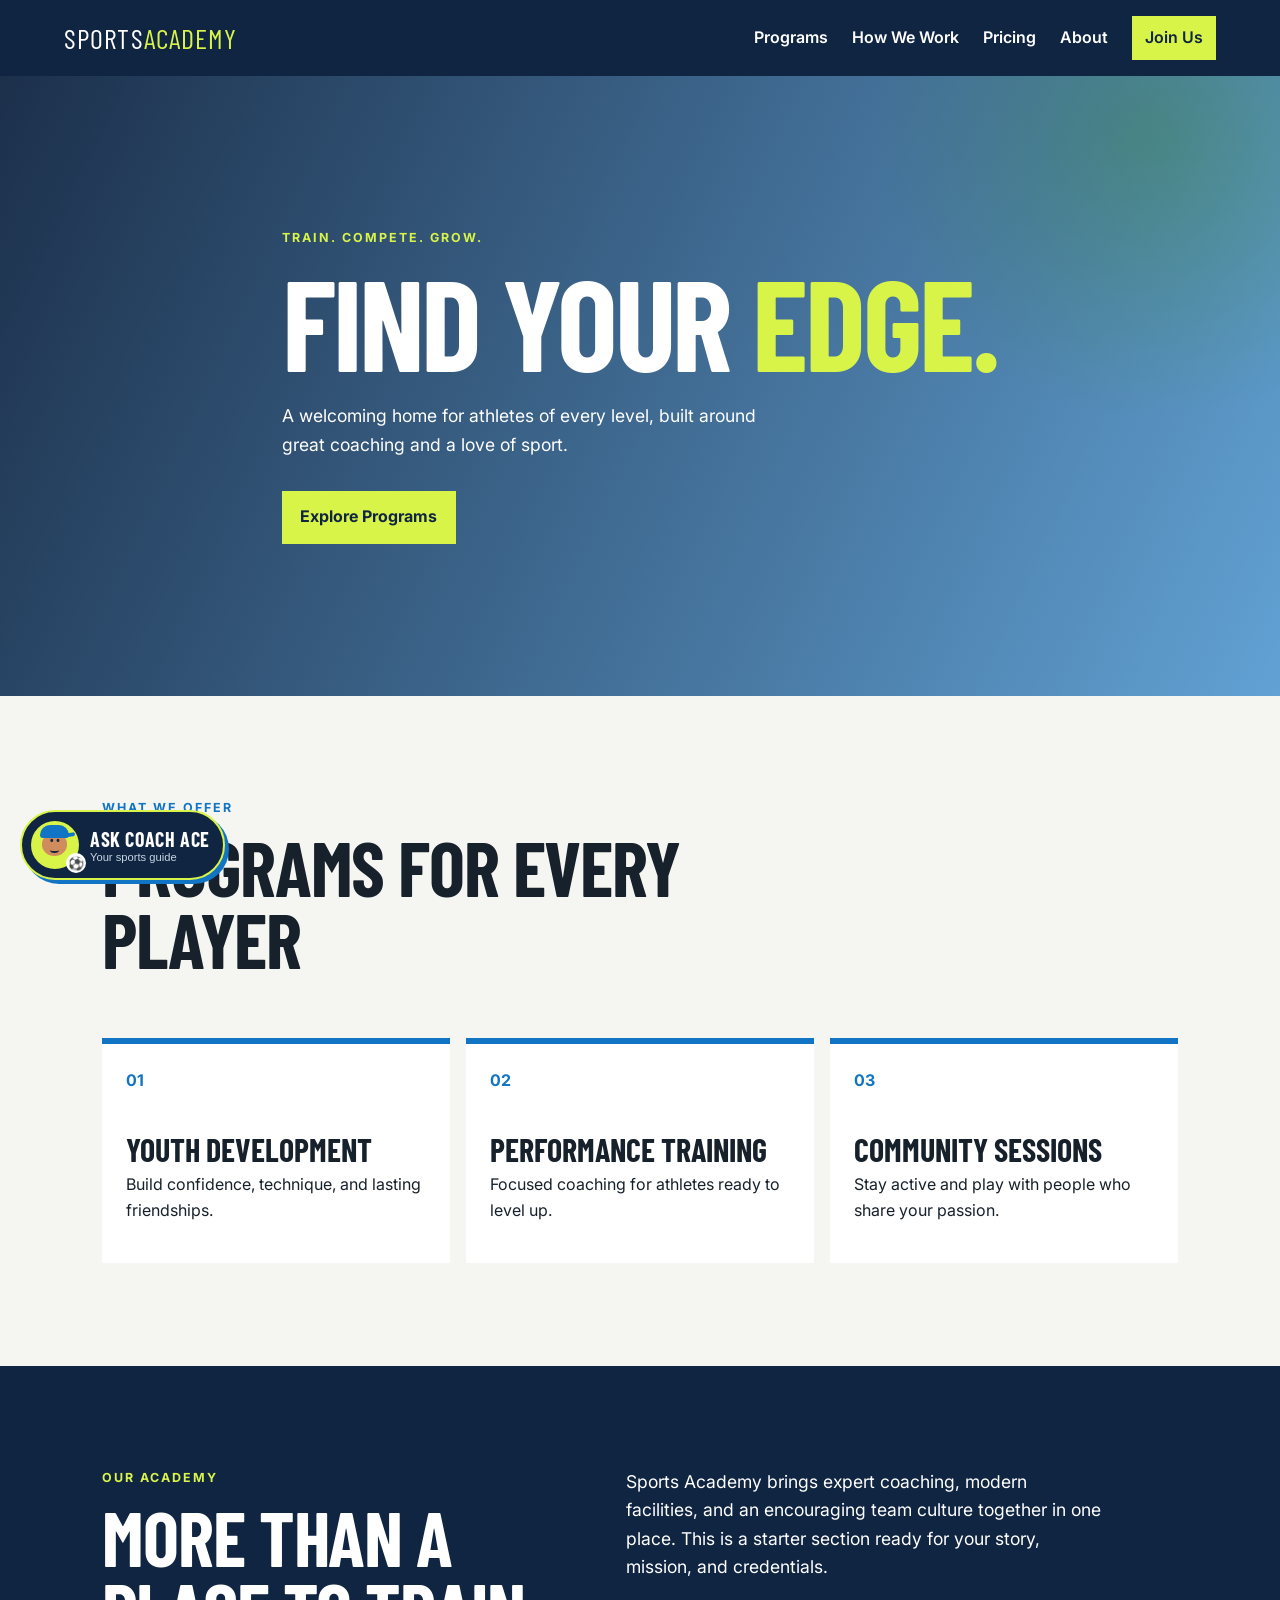
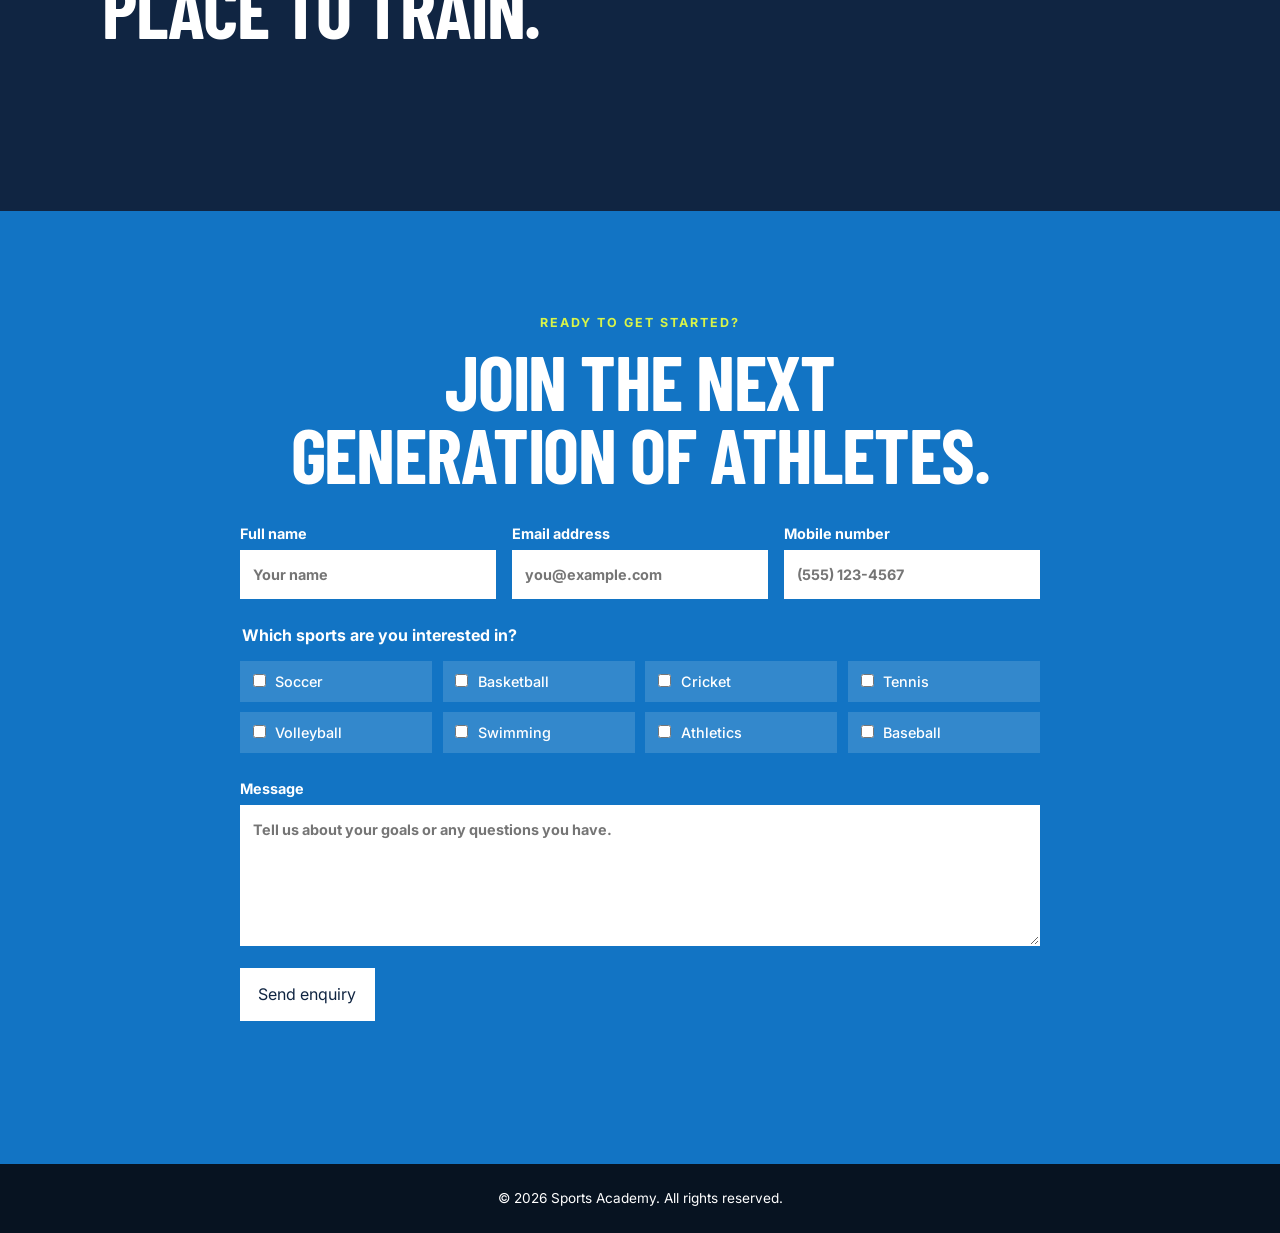
==== commit e7d631e6: "Add 'How We Work' link to navigation" ====
--- a/index.html
+++ b/index.html
@@ -16,6 +16,7 @@
       <button class="menu-button" type="button" aria-expanded="false" aria-controls="main-navigation">Menu</button>
       <nav id="main-navigation" class="main-navigation" aria-label="Main navigation">
         <a href="#programs">Programs</a>
+        <a href="how-we-work.html">How We Work</a>
         <a href="pricing.html">Pricing</a>
         <a href="about.html">About</a>
         <a href="#contact" class="button button--small">Join Us</a>
--- a/assets/css/styles.css
+++ b/assets/css/styles.css
@@ -19,4 +19,5 @@
 .about-hero { display: grid; min-height: 500px; align-items: center; padding: clamp(4rem, 10vw, 8rem) clamp(1.25rem, 10vw, 10rem); color: var(--white); background: linear-gradient(120deg, rgba(7, 19, 33, .96), rgba(16, 37, 66, .78)), radial-gradient(circle at 85% 18%, var(--blue), transparent 30%); }.about-hero > div { max-width: 780px; }.about-hero .eyebrow, .vision-section .eyebrow { color: var(--lime); }.about-hero p:last-of-type { max-width: 650px; margin-bottom: 2rem; font-size: 1.15rem; }.founder-story { display: grid; grid-template-columns: minmax(260px, .7fr) 1.3fr; gap: clamp(2rem, 7vw, 6rem); align-items: center; max-width: 1200px; margin: 0 auto; }.founder-photo { position: relative; background: var(--lime); box-shadow: 14px 14px 0 var(--blue); }.founder-photo img { display: block; width: 100%; aspect-ratio: 4 / 5; object-fit: cover; mix-blend-mode: multiply; }.vision-section { text-align: center; }.vision-section blockquote { max-width: 950px; margin: 1.25rem auto 2rem; font-family: "Barlow Condensed", Impact, sans-serif; font-size: clamp(2.5rem, 5.5vw, 4.5rem); line-height: .98; text-transform: uppercase; }.vision-section > p:last-child { max-width: 760px; margin: 0 auto; font-size: 1.1rem; }.journey-section { max-width: 1200px; margin: 0 auto; }.journey-choices { display: grid; grid-template-columns: repeat(3, 1fr); gap: 1rem; }.journey-choices button { min-height: 150px; padding: 1.25rem; border: 0; border-top: 6px solid var(--blue); background: var(--white); color: var(--navy); cursor: pointer; font: 700 1.45rem/.95 "Barlow Condensed", Impact, sans-serif; text-align: left; text-transform: uppercase; }.journey-choices button:hover, .journey-choices button.is-selected { border-top-color: var(--navy); background: var(--lime); }.journey-message { max-width: 760px; margin-top: 1.5rem; padding: 1.25rem; border-left: 6px solid var(--blue); background: #eaf3fa; }.journey-message p { margin: 0; }
 .journey-choices button { position: relative; min-height: 210px; overflow: hidden; border: 1px solid #d9e1e7; border-top: 7px solid var(--blue); box-shadow: 0 8px 0 #d8e1e8; transition: transform .22s ease, box-shadow .22s ease, border-color .22s ease; }.journey-choices button::before { display: block; margin-bottom: 2rem; color: var(--blue); font: 700 3.5rem/.6 "Barlow Condensed", Impact, sans-serif; }.journey-choices button::after { content: '→'; position: absolute; right: 1rem; bottom: .75rem; color: var(--blue); font: 2rem/1 Inter, sans-serif; transition: transform .22s ease; }.journey-choices button:nth-child(1) { background: linear-gradient(145deg, #ffffff 55%, #eaf8fd); }.journey-choices button:nth-child(1)::before { content: '01'; }.journey-choices button:nth-child(2) { background: linear-gradient(145deg, #ffffff 55%, #f3fce2); }.journey-choices button:nth-child(2)::before { content: '02'; color: #638400; }.journey-choices button:nth-child(3) { background: linear-gradient(145deg, #ffffff 55%, #edf0ff); }.journey-choices button:nth-child(3)::before { content: '03'; color: #4052ba; }.journey-choices button:hover, .journey-choices button:focus-visible { z-index: 1; border-color: var(--navy); border-top-color: var(--lime); background: var(--navy); color: var(--white); box-shadow: 0 15px 0 var(--lime), 0 20px 28px rgba(16, 37, 66, .18); outline: none; transform: translateY(-9px) rotate(-.5deg); }.journey-choices button:hover::before, .journey-choices button:focus-visible::before, .journey-choices button:hover::after, .journey-choices button:focus-visible::after { color: var(--lime); }.journey-choices button:hover::after, .journey-choices button:focus-visible::after { transform: translateX(7px); }.journey-choices button.is-selected { border-color: var(--navy); border-top-color: var(--lime); background: var(--navy); color: var(--white); box-shadow: 0 10px 0 var(--lime); }.journey-choices button.is-selected::before, .journey-choices button.is-selected::after { color: var(--lime); }
 .pricing-hero { padding: clamp(4rem, 9vw, 7rem) clamp(1.25rem, 10vw, 10rem); color: var(--white); background: linear-gradient(120deg, rgba(16, 37, 66, .97), rgba(18, 116, 196, .85)); }.pricing-hero > * { max-width: 750px; }.pricing-hero .eyebrow { color: var(--lime); }.pricing-hero h1 { margin-bottom: 1rem; }.pricing-hero h1 em { color: var(--lime); font-style: normal; }.pricing-hero p:last-child { font-size: 1.1rem; }.pricing-layout { display: grid; grid-template-columns: minmax(0, 1fr) minmax(330px, .8fr); gap: clamp(2rem, 6vw, 5rem); max-width: 1200px; margin: 0 auto; align-items: start; }.pricing-calculator { display: grid; gap: 2rem; }.pricing-control { margin: 0; padding: 1.5rem; border: 1px solid #d9e1e7; background: var(--white); }.pricing-control > label, .pricing-control legend { display: block; margin-bottom: .8rem; font: 700 1.8rem/1 "Barlow Condensed", Impact, sans-serif; text-transform: uppercase; }.pricing-control input[type="number"] { width: 100%; max-width: 260px; padding: .8rem; border: 1px solid #92a4b5; font: inherit; font-size: 1.25rem; }.pricing-control > p { margin: .6rem 0 0; color: #526272; font-size: .9rem; }.input-error { min-height: 1.2em; color: #b42318 !important; font-weight: 700; }.plan-option { display: grid; grid-template-columns: auto 1fr auto; gap: .8rem; align-items: center; margin-top: .75rem; padding: 1rem; border: 1px solid #d9e1e7; cursor: pointer; }.plan-option:has(input:checked) { border-color: var(--blue); background: #eaf3fa; box-shadow: inset 5px 0 var(--blue); }.plan-option input { accent-color: var(--blue); }.plan-option span, .plan-option small { display: block; }.plan-option small { color: #526272; font-size: .8rem; }.plan-option b { color: var(--blue); }.upfront-option { display: flex; gap: .9rem; align-items: start; padding: 1rem; background: #f3fce2; cursor: pointer; }.upfront-option input { width: 19px; height: 19px; margin-top: .1rem; accent-color: var(--navy); }.upfront-option strong, .upfront-option small { display: block; }.upfront-option small { margin-top: .2rem; color: #526272; font-size: .85rem; }.pricing-summary { position: sticky; top: 1.5rem; padding: 1.5rem; color: var(--white); background: var(--navy); box-shadow: 10px 10px 0 var(--lime); }.pricing-summary .eyebrow { color: var(--lime); }.pricing-summary h2 { margin-bottom: 1.5rem; }.pricing-summary dl { margin: 0; }.pricing-summary dl > div { display: flex; justify-content: space-between; gap: 1rem; padding: .7rem 0; border-top: 1px solid rgba(255, 255, 255, .2); }.pricing-summary dd { margin: 0; font-weight: 700; text-align: right; }.summary-total { margin-top: .6rem; padding-top: 1rem !important; border-top: 2px solid var(--lime) !important; font-size: 1.15rem; }.summary-total dd { color: var(--lime); font-size: 1.3rem; }.pricing-summary .button { width: 100%; margin-top: 1.5rem; border: 0; cursor: pointer; text-align: center; }.pricing-summary .button:disabled { cursor: not-allowed; opacity: .45; }.checkout-status { min-height: 1.4em; margin: 1rem 0 0; color: var(--lime); font-size: .85rem; font-weight: 700; text-align: center; }
-@media (max-width: 700px) { .menu-button { display: block; }.main-navigation { display: none; position: absolute; top: 76px; left: 0; right: 0; flex-direction: column; align-items: stretch; padding: 1rem 1.25rem 1.5rem; background: var(--navy); }.main-navigation.is-open { display: flex; }.program-grid, .split-content, .form-grid, .founder-story, .journey-choices, .pricing-layout { grid-template-columns: 1fr; }.sport-options { grid-template-columns: repeat(2, 1fr); }.coach-form { flex-direction: column; }.coach-topbar > p { display: none; }.coach-footer { flex-wrap: wrap; }.coach-launcher { bottom: .85rem; left: .85rem; }.coach-assistant { bottom: .85rem; left: .85rem; width: calc(100vw - 1.7rem); }.founder-photo { max-width: 360px; }.pricing-summary { position: static; }.hero { min-height: 540px; } }
+.work-hero { padding: clamp(4rem, 10vw, 8rem) clamp(1.25rem, 10vw, 10rem); color: var(--white); background: linear-gradient(125deg, rgba(7, 19, 33, .97), rgba(16, 37, 66, .77)), radial-gradient(circle at 85% 28%, var(--lime), transparent 24%); }.work-hero > * { max-width: 760px; }.work-hero .eyebrow { color: var(--lime); }.work-hero h1 { margin-bottom: 1rem; }.work-hero h1 em { color: var(--lime); font-style: normal; }.work-hero p:last-of-type { margin-bottom: 2rem; font-size: 1.15rem; }.work-section { max-width: 1200px; margin: 0 auto; }.work-experience { display: grid; grid-template-columns: minmax(240px, .65fr) 1.35fr; min-height: 480px; border: 1px solid #cdd8e2; background: var(--white); }.work-steps { padding: 1rem 0; background: #eaf3fa; }.work-step { display: flex; width: 100%; gap: .75rem; align-items: center; padding: .95rem 1.25rem; border: 0; border-left: 5px solid transparent; background: transparent; color: var(--navy); cursor: pointer; font: 700 1.2rem/1 "Barlow Condensed", Impact, sans-serif; text-align: left; text-transform: uppercase; transition: background .18s ease, border-color .18s ease, padding .18s ease; }.work-step span { color: var(--blue); font: 700 .8rem Inter, sans-serif; }.work-step:hover, .work-step:focus-visible, .work-step.is-active { border-left-color: var(--lime); background: var(--navy); color: var(--white); outline: none; padding-left: 1.55rem; }.work-step:hover span, .work-step:focus-visible span, .work-step.is-active span { color: var(--lime); }.work-detail { padding: clamp(1.75rem, 5vw, 4rem); }.work-detail .eyebrow { color: var(--blue); }.work-detail h3 { margin-bottom: 1rem; font-size: clamp(2.5rem, 5vw, 4rem); }.work-detail > p { max-width: 620px; font-size: 1.1rem; }.work-detail-grid { display: grid; grid-template-columns: 1fr 1fr; gap: 1rem; margin-top: 2rem; }.work-detail-grid > div { padding: 1.1rem; background: var(--paper); }.work-detail-grid strong { color: var(--blue); text-transform: uppercase; font-size: .8rem; letter-spacing: .07em; }.work-detail-grid ul { padding-left: 1.1rem; margin-bottom: 0; }.work-detail-grid p { margin: .75rem 0 0; }.work-belief { color: var(--white); background: var(--blue); text-align: center; }.work-belief .eyebrow { color: var(--lime); }.work-belief h2 { max-width: 750px; margin: 0 auto 2.5rem; }.belief-grid { display: grid; grid-template-columns: repeat(3, 1fr); gap: 1rem; max-width: 1100px; margin: 0 auto; text-align: left; }.belief-grid p { margin: 0; padding: 1.25rem; background: rgba(7, 19, 33, .18); }.belief-grid strong { display: block; margin-bottom: .45rem; font-family: "Barlow Condensed", Impact, sans-serif; font-size: 1.65rem; line-height: 1; text-transform: uppercase; }
+@media (max-width: 700px) { .menu-button { display: block; }.main-navigation { display: none; position: absolute; top: 76px; left: 0; right: 0; flex-direction: column; align-items: stretch; padding: 1rem 1.25rem 1.5rem; background: var(--navy); }.main-navigation.is-open { display: flex; }.program-grid, .split-content, .form-grid, .founder-story, .journey-choices, .pricing-layout, .work-experience, .work-detail-grid, .belief-grid { grid-template-columns: 1fr; }.sport-options { grid-template-columns: repeat(2, 1fr); }.coach-form { flex-direction: column; }.coach-topbar > p { display: none; }.coach-footer { flex-wrap: wrap; }.coach-launcher { bottom: .85rem; left: .85rem; }.coach-assistant { bottom: .85rem; left: .85rem; width: calc(100vw - 1.7rem); }.founder-photo { max-width: 360px; }.pricing-summary { position: static; }.work-experience { min-height: 0; }.work-steps { display: grid; grid-template-columns: repeat(2, 1fr); padding: .5rem; }.work-step { min-height: 62px; padding: .65rem; border-left: 0; border-bottom: 4px solid transparent; font-size: 1rem; }.work-step:hover, .work-step:focus-visible, .work-step.is-active { border-left-color: transparent; border-bottom-color: var(--lime); padding-left: .65rem; }.hero { min-height: 540px; } }
